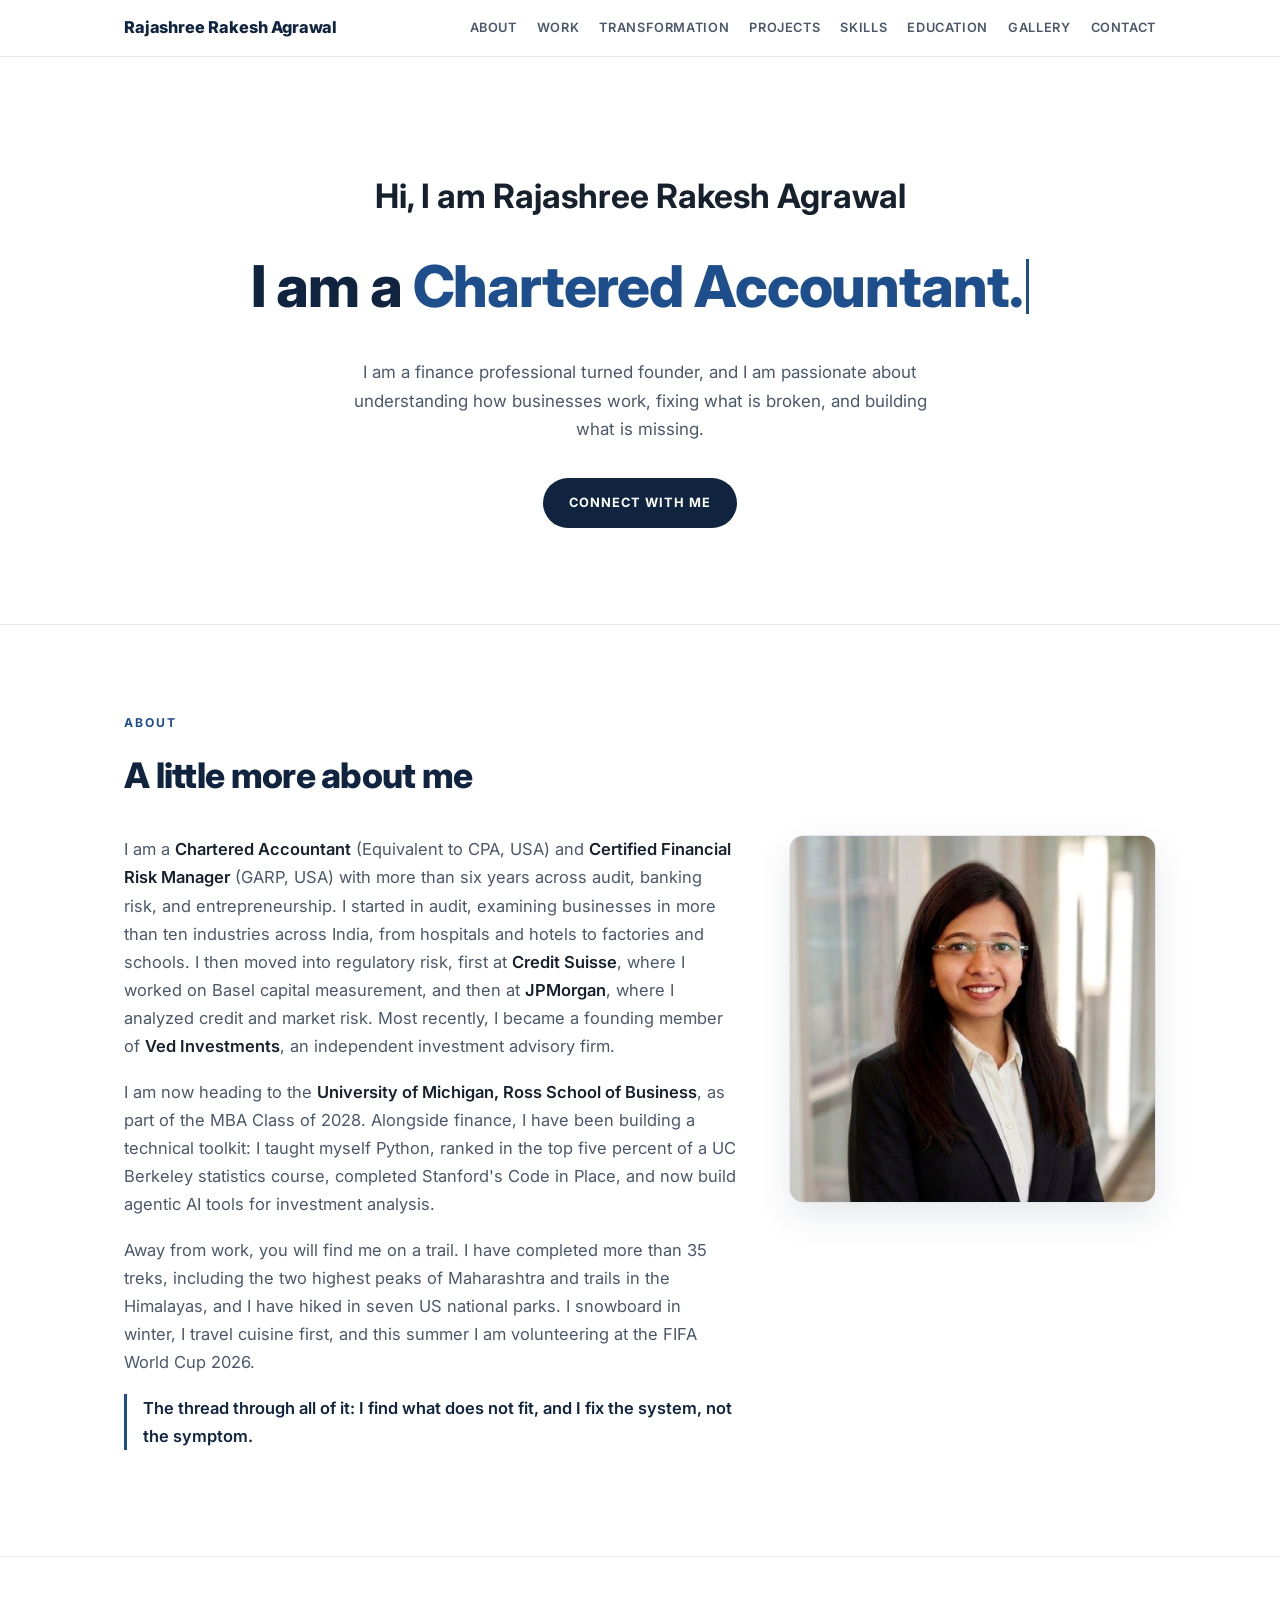
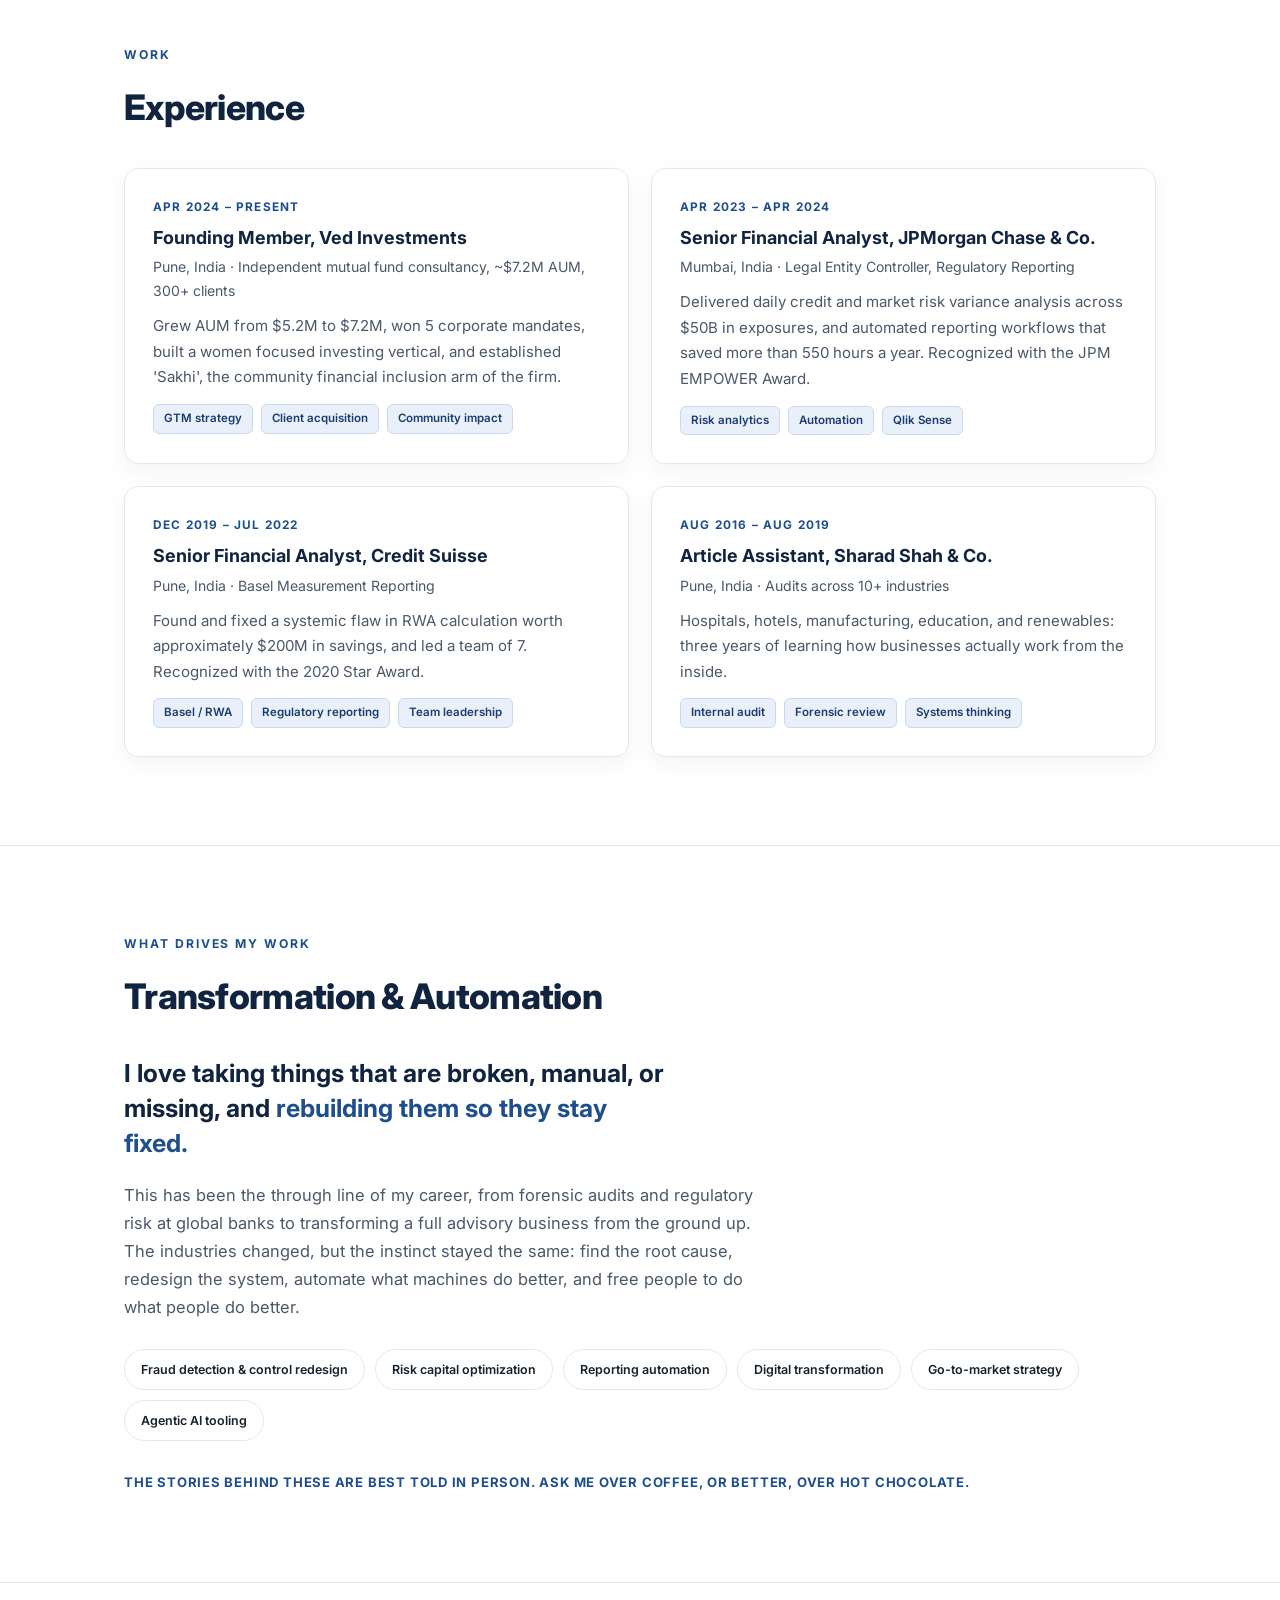
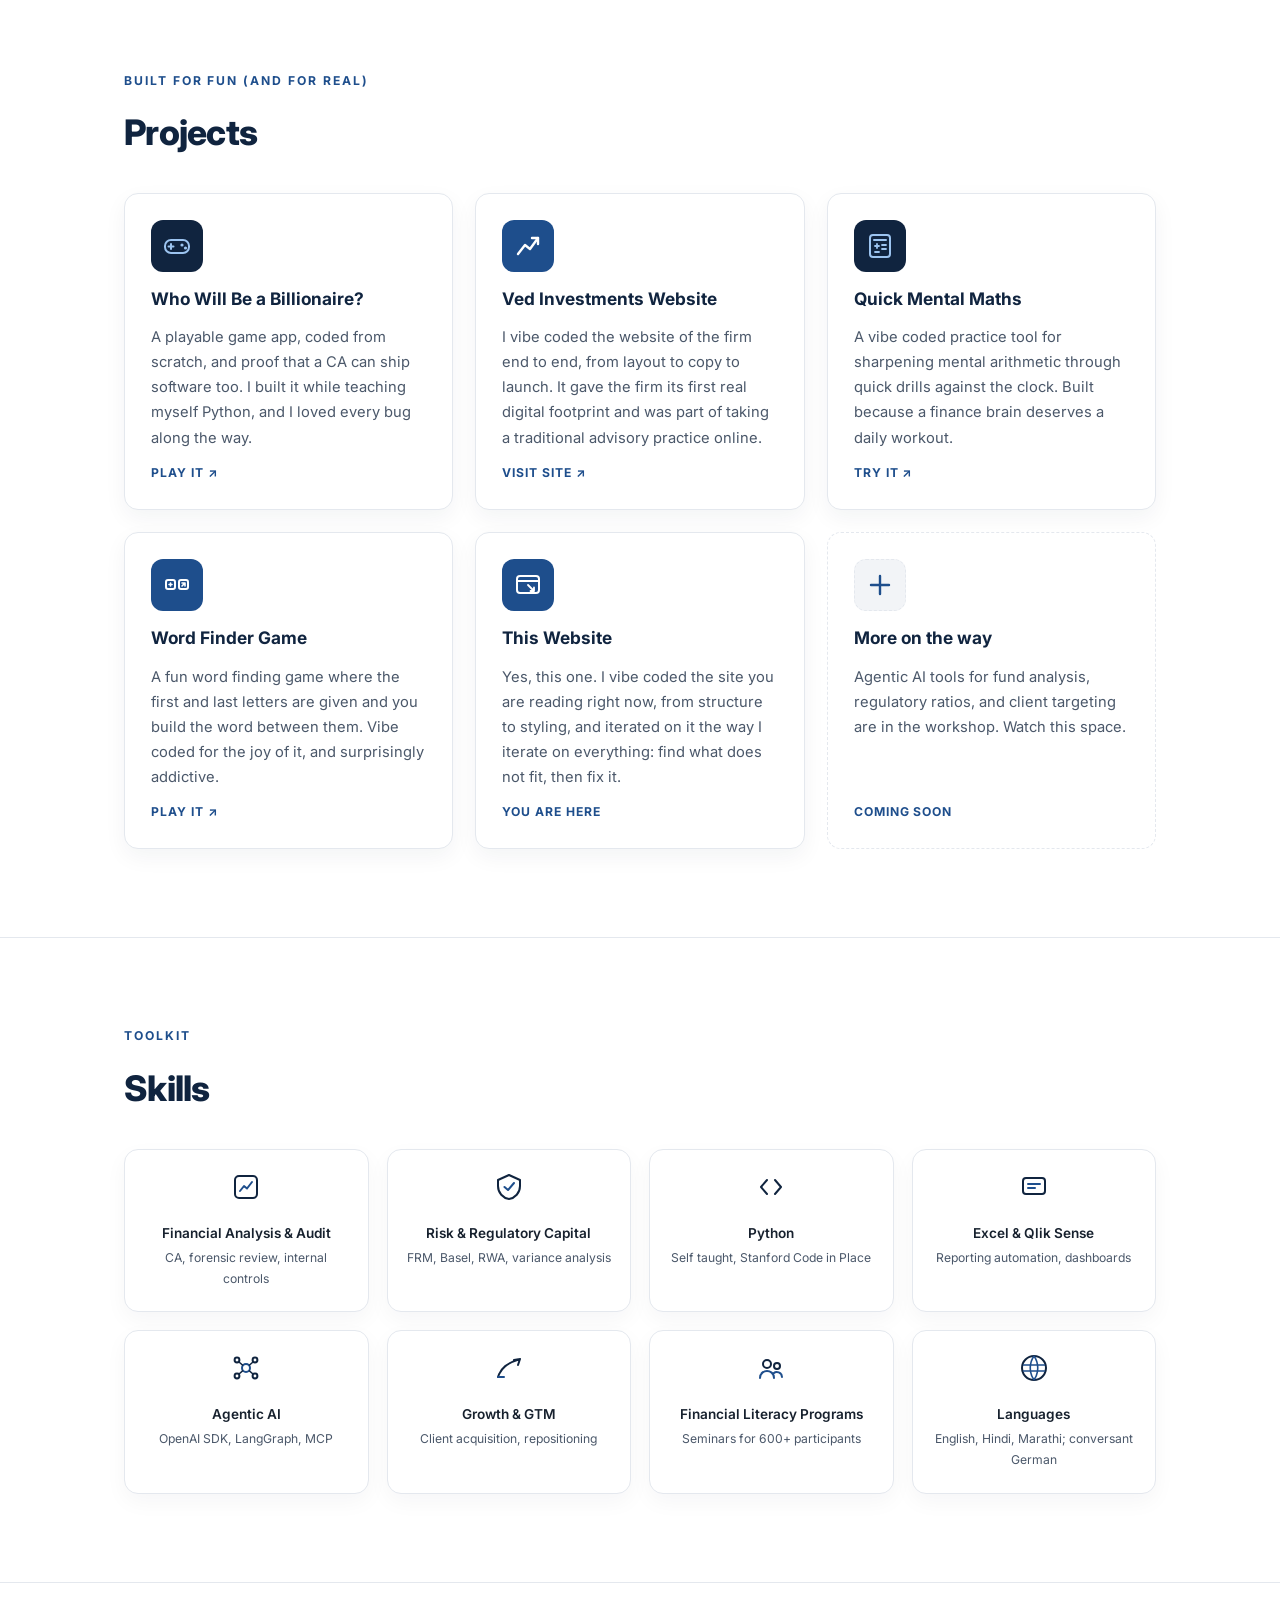
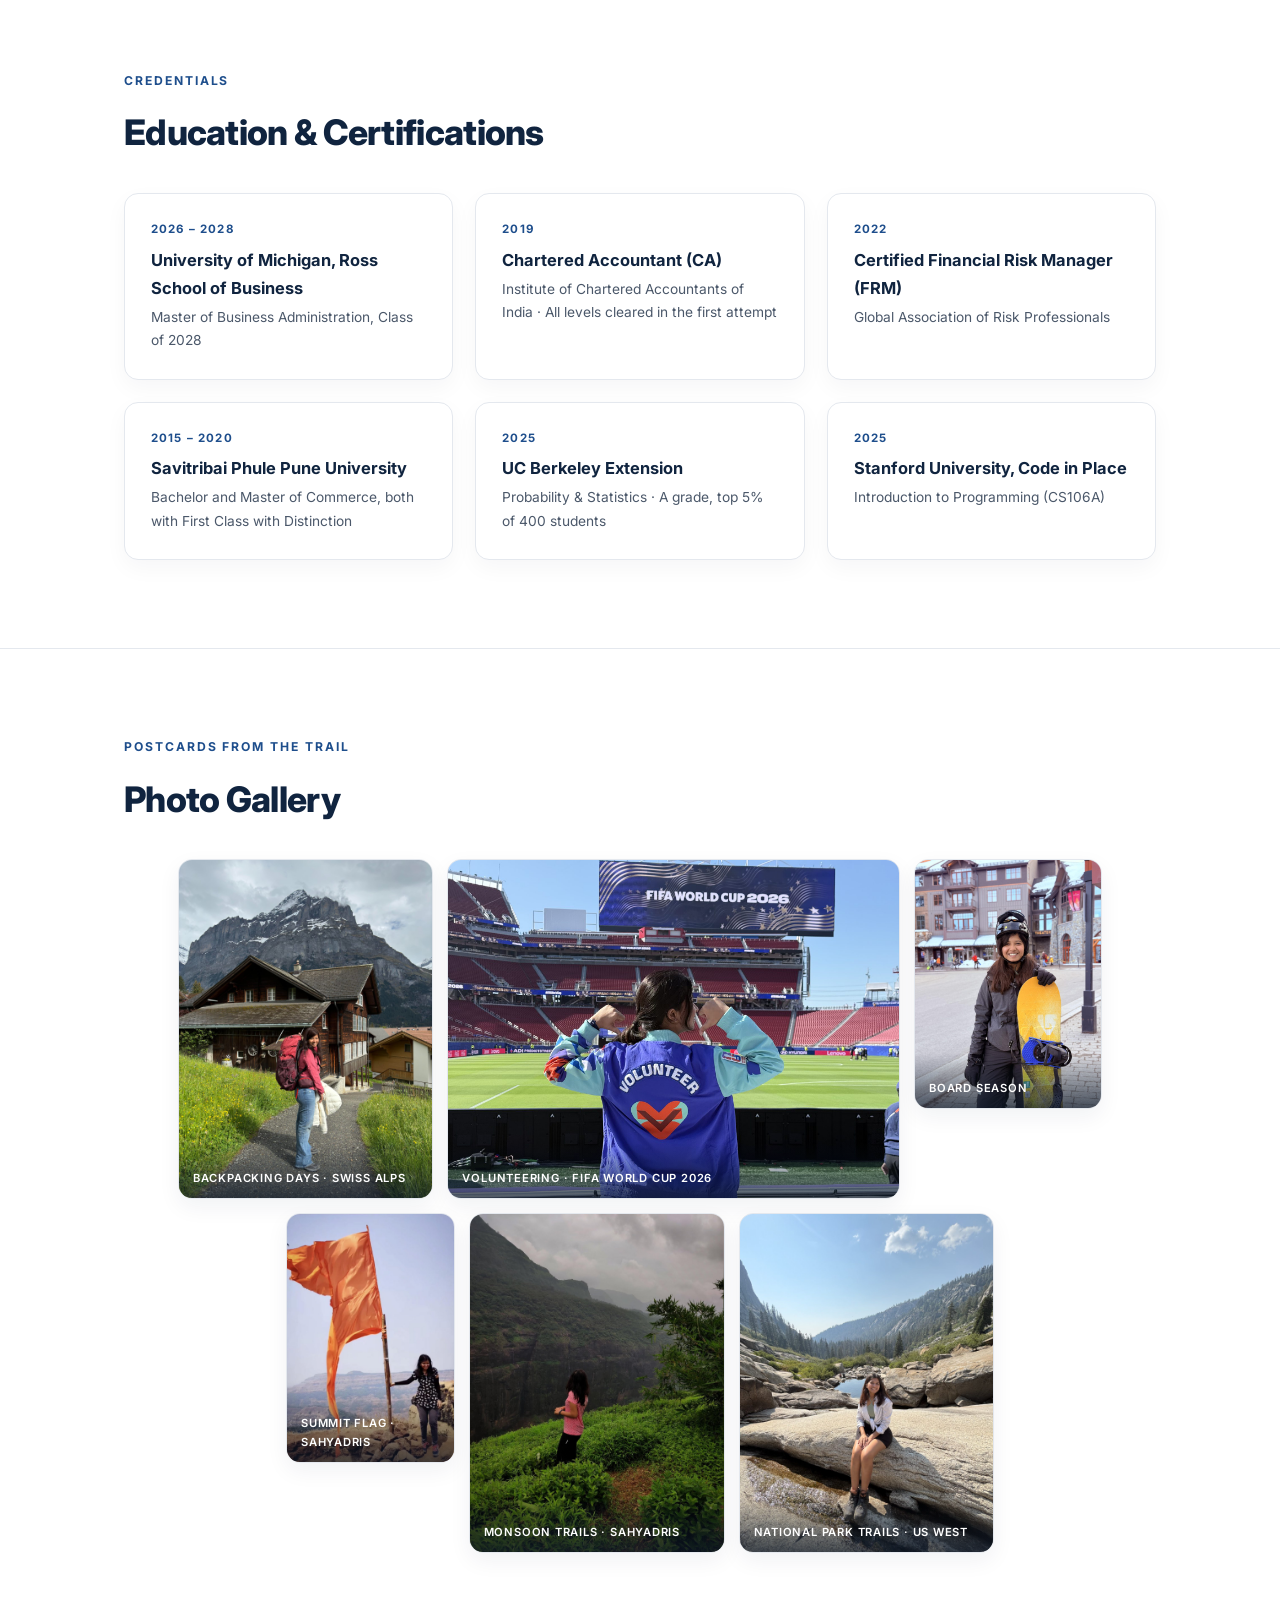
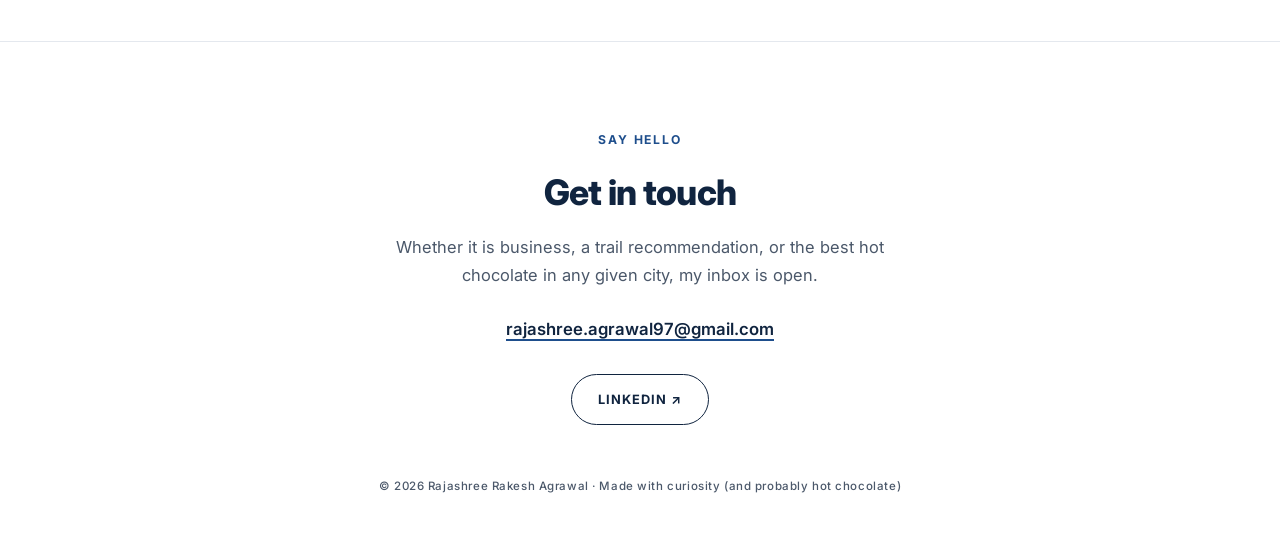
==== index.html @ 946fc01f "initial commit" ====
<!DOCTYPE html>
<html lang="en">
<head>
<meta charset="UTF-8">
<meta name="viewport" content="width=device-width, initial-scale=1.0">
<title>Rajashree Rakesh Agrawal · Portfolio</title>
<meta name="description" content="Rajashree Rakesh Agrawal. Chartered Accountant, Certified FRM, and founder, heading to the Ross School of Business.">
<link rel="preconnect" href="https://fonts.googleapis.com">
<link rel="preconnect" href="https://fonts.gstatic.com" crossorigin>
<link href="https://fonts.googleapis.com/css2?family=Inter:wght@400;500;600;700;800&display=swap" rel="stylesheet">
<style>
:root{
  --paper:#FFFFFF;
  --ink:#17212E;
  --ink-soft:#4B586A;
  --navy:#10243F;
  --accent:#1E4E8C;
  --accent-soft:#E9F0FA;
  --line:#E4E8EE;
  --radius:14px;
  --font:'Inter',sans-serif;
}
*{margin:0;padding:0;box-sizing:border-box}
html{scroll-behavior:smooth}
body{font-family:var(--font);background:var(--paper);color:var(--ink);line-height:1.7;font-size:16.5px}
a{color:inherit}
a:focus-visible,button:focus-visible{outline:3px solid var(--accent);outline-offset:3px;border-radius:4px}
::selection{background:var(--accent);color:#fff}

/* ---------- nav ---------- */
nav{position:sticky;top:0;z-index:50;background:rgba(255,255,255,.9);backdrop-filter:blur(10px);border-bottom:1px solid var(--line)}
.nav-inner{max-width:1080px;margin:0 auto;padding:14px 24px;display:flex;align-items:center;justify-content:space-between;gap:16px}
.wordmark{font-weight:800;font-size:1.02rem;text-decoration:none;letter-spacing:-.01em;color:var(--navy)}
.nav-links{display:flex;gap:20px;flex-wrap:wrap}
.nav-links a{font-size:.8rem;font-weight:600;text-decoration:none;color:var(--ink-soft);letter-spacing:.05em;text-transform:uppercase}
.nav-links a:hover{color:var(--accent)}

/* ---------- shared ---------- */
.wrap{max-width:1080px;margin:0 auto;padding:0 24px}
section{padding:88px 0;border-top:1px solid var(--line);scroll-margin-top:72px}
.eyebrow{font-size:.76rem;font-weight:700;letter-spacing:.16em;text-transform:uppercase;color:var(--accent);margin-bottom:12px}
h2{font-size:clamp(1.6rem,3.2vw,2.2rem);font-weight:800;letter-spacing:-.02em;margin-bottom:30px;color:var(--navy)}
.reveal{opacity:0;transform:translateY(18px);transition:opacity .6s ease,transform .6s ease}
.reveal.in{opacity:1;transform:none}
@media (prefers-reduced-motion:reduce){
  html{scroll-behavior:auto}
  .reveal{opacity:1;transform:none;transition:none}
}
.btn{font-size:.8rem;font-weight:700;letter-spacing:.08em;text-transform:uppercase;text-decoration:none;padding:14px 26px;border-radius:999px;display:inline-block;background:var(--navy);color:#fff;transition:background .2s ease}
.btn:hover{background:var(--accent)}
.btn.ghost{background:transparent;border:1.5px solid var(--navy);color:var(--navy)}
.btn.ghost:hover{border-color:var(--accent);color:var(--accent)}

/* ---------- hero ---------- */
header.hero{padding:110px 0 96px;text-align:center;border-top:none}
.hero .hi{font-size:clamp(1.5rem,3vw,2.1rem);font-weight:700;color:var(--ink)}
.hero .typeline{font-size:clamp(2.2rem,5.4vw,3.6rem);font-weight:800;letter-spacing:-.02em;color:var(--navy);margin:14px 0 22px;min-height:1.3em}
.hero .typeline .typed{color:var(--accent)}
.hero .typeline .caret{display:inline-block;width:3px;height:.95em;background:var(--accent);margin-left:4px;vertical-align:-.12em;animation:blink 1s step-end infinite}
@keyframes blink{50%{opacity:0}}
@media (prefers-reduced-motion:reduce){.hero .typeline .caret{animation:none}}
.hero .sub{max-width:56ch;margin:0 auto 34px;color:var(--ink-soft);font-size:1.06rem}

/* ---------- about ---------- */
.about-grid{display:grid;grid-template-columns:1.25fr .75fr;gap:52px;align-items:start}
.about-grid p{color:var(--ink-soft);margin-bottom:18px;max-width:64ch}
.about-grid p strong{color:var(--ink);font-weight:600}
.about-grid .thread{color:var(--navy);font-weight:600;font-size:1.03rem;border-left:3px solid var(--accent);padding-left:16px}
.about-photo{border-radius:var(--radius);overflow:hidden;border:1px solid var(--line);box-shadow:0 14px 34px rgba(16,36,63,.10)}
.about-photo img{width:100%;display:block}
.about-photo figcaption{font-size:.78rem;font-weight:500;color:var(--ink-soft);padding:10px 14px;letter-spacing:.04em;text-transform:uppercase}

/* ---------- experience ---------- */
.xp-grid{display:grid;grid-template-columns:1fr 1fr;gap:22px}
.xp{background:#fff;border:1px solid var(--line);border-radius:var(--radius);padding:28px;box-shadow:0 8px 22px rgba(16,36,63,.05)}
.xp .when{font-size:.74rem;font-weight:700;letter-spacing:.1em;text-transform:uppercase;color:var(--accent)}
.xp h3{font-size:1.12rem;font-weight:700;color:var(--navy);margin:6px 0 2px}
.xp .where{font-size:.88rem;color:var(--ink-soft);margin-bottom:10px}
.xp p{font-size:.94rem;color:var(--ink-soft)}
.badges{display:flex;flex-wrap:wrap;gap:8px;margin-top:14px}
.badges span{font-size:.72rem;font-weight:600;background:var(--accent-soft);border:1px solid #C9D9EF;padding:4px 10px;border-radius:6px;color:#1A3D6E}

/* ---------- transformation ---------- */
#transformation .big-line{font-size:clamp(1.2rem,2.4vw,1.55rem);font-weight:700;line-height:1.4;color:var(--navy);max-width:34ch;margin-bottom:20px}
#transformation .big-line em{font-style:normal;color:var(--accent)}
#transformation p.note{color:var(--ink-soft);max-width:64ch;margin-bottom:28px}
.theme-chips{display:flex;flex-wrap:wrap;gap:10px}
.theme-chips span{font-size:.78rem;font-weight:600;border:1.5px solid var(--line);padding:9px 16px;border-radius:999px;color:var(--ink)}
.ask-me{margin-top:30px;font-size:.82rem;font-weight:700;letter-spacing:.06em;color:var(--accent);text-transform:uppercase}

/* ---------- projects ---------- */
.proj-grid{display:grid;grid-template-columns:repeat(3,1fr);gap:22px}
.proj{background:#fff;border:1px solid var(--line);border-radius:var(--radius);padding:26px;display:flex;flex-direction:column;gap:12px;transition:transform .25s ease,box-shadow .25s ease;text-decoration:none;box-shadow:0 8px 22px rgba(16,36,63,.05)}
.proj:hover{transform:translateY(-4px);box-shadow:0 16px 34px rgba(16,36,63,.12)}
.proj-logo{width:52px;height:52px;border-radius:12px;display:grid;place-items:center;flex-shrink:0}
.proj h3{font-size:1.08rem;font-weight:700;color:var(--navy)}
.proj p{font-size:.92rem;color:var(--ink-soft);flex-grow:1}
.proj .go{font-size:.76rem;font-weight:700;letter-spacing:.08em;text-transform:uppercase;color:var(--accent)}
.proj.soon{border-style:dashed;box-shadow:none}
.proj.soon:hover{transform:none;box-shadow:none}

/* ---------- skills ---------- */
.skill-grid{display:grid;grid-template-columns:repeat(4,1fr);gap:18px}
.skill{border:1px solid var(--line);border-radius:var(--radius);padding:22px 18px;text-align:center;background:#fff;box-shadow:0 8px 22px rgba(16,36,63,.04)}
.skill svg{margin-bottom:12px}
.skill p{font-size:.85rem;font-weight:600;color:var(--ink)}
.skill span{display:block;font-size:.76rem;font-weight:400;color:var(--ink-soft);margin-top:3px}

/* ---------- education ---------- */
.edu-grid{display:grid;grid-template-columns:repeat(3,1fr);gap:22px}
.edu{border:1px solid var(--line);border-radius:var(--radius);padding:26px;background:#fff;box-shadow:0 8px 22px rgba(16,36,63,.04)}
.edu .when{font-size:.72rem;font-weight:700;letter-spacing:.1em;text-transform:uppercase;color:var(--accent)}
.edu h3{font-size:1.03rem;font-weight:700;color:var(--navy);margin:6px 0 4px}
.edu p{font-size:.86rem;color:var(--ink-soft)}

/* ---------- photo gallery ---------- */
.collage{display:flex;flex-wrap:wrap;gap:14px;justify-content:center}
.tile{position:relative;border-radius:var(--radius);overflow:hidden;background:#F2F4F7;border:1px solid var(--line);height:340px;box-shadow:0 8px 22px rgba(16,36,63,.06)}
.tile img{height:100%;width:auto;max-width:86vw;display:block;transition:transform .45s ease}
.tile:hover img{transform:scale(1.03)}
.tile .cap{position:absolute;left:0;right:0;bottom:0;padding:26px 14px 10px;font-size:.7rem;font-weight:600;letter-spacing:.07em;text-transform:uppercase;color:#fff;background:linear-gradient(to top,rgba(13,24,40,.72),rgba(13,24,40,0))}
.tile.small{height:250px}
@media (max-width:860px){
  .tile{height:250px}
  .tile.small{height:210px}
}

/* ---------- footer ---------- */
footer{scroll-margin-top:72px;padding:88px 0 48px;text-align:center;border-top:1px solid var(--line)}
footer h2{margin-bottom:10px}
footer p{color:var(--ink-soft);max-width:52ch;margin:0 auto 26px}
footer .email{font-size:1.05rem;font-weight:600;color:var(--navy);text-decoration:none;border-bottom:2px solid var(--accent)}
footer .email:hover{color:var(--accent)}
.foot-links{display:flex;gap:16px;justify-content:center;flex-wrap:wrap;margin-top:30px}
.tiny{margin-top:52px;font-size:.72rem;font-weight:500;color:var(--ink-soft);letter-spacing:.05em}

@media (max-width:860px){
  .about-grid,.xp-grid{grid-template-columns:1fr}
  .proj-grid,.edu-grid{grid-template-columns:1fr}
  .skill-grid{grid-template-columns:repeat(2,1fr)}
  section{padding:64px 0}
  .nav-links{display:none}
}
</style>
</head>
<body>

<nav>
  <div class="nav-inner">
    <a class="wordmark" href="#top">Rajashree Rakesh Agrawal</a>
    <div class="nav-links">
      <a href="#about">About</a>
      <a href="#experience">Work</a>
      <a href="#transformation">Transformation</a>
      <a href="#projects">Projects</a>
      <a href="#skills">Skills</a>
      <a href="#education">Education</a>
      <a href="#gallery">Gallery</a>
      <a href="#contact">Contact</a>
    </div>
  </div>
</nav>

<!-- ================= HERO ================= -->
<header class="hero" id="top">
  <div class="wrap">
    <p class="hi">Hi, I am Rajashree Rakesh Agrawal</p>
    <div class="typeline" aria-label="I am a Chartered Accountant, Risk Manager, Founder, Problem Solver, Trekker">I am a <span class="typed" id="typed"></span><span class="caret" aria-hidden="true"></span></div>
    <p class="sub">I am a finance professional turned founder, and I am passionate about understanding how businesses work, fixing what is broken, and building what is missing.</p>
    <a class="btn" href="https://www.linkedin.com/in/rajashree-agrawalfrm/" target="_blank" rel="noopener">Connect with me</a>
  </div>
</header>

<!-- ================= ABOUT ================= -->
<section id="about">
  <div class="wrap">
    <div class="eyebrow reveal">About</div>
    <h2 class="reveal">A little more about me</h2>
    <div class="about-grid">
      <div class="reveal">
        <p>I am a <strong>Chartered Accountant</strong> (Equivalent to CPA, USA) and <strong>Certified Financial Risk Manager</strong> (GARP, USA) with more than six years across audit, banking risk, and entrepreneurship. I started in audit, examining businesses in more than ten industries across India, from hospitals and hotels to factories and schools. I then moved into regulatory risk, first at <strong>Credit Suisse</strong>, where I worked on Basel capital measurement, and then at <strong>JPMorgan</strong>, where I analyzed credit and market risk. Most recently, I became a founding member of <strong>Ved Investments</strong>, an independent investment advisory firm.</p>
        <p>I am now heading to the <strong>University of Michigan, Ross School of Business</strong>, as part of the MBA Class of 2028. Alongside finance, I have been building a technical toolkit: I taught myself Python, ranked in the top five percent of a UC Berkeley statistics course, completed Stanford's Code in Place, and now build agentic AI tools for investment analysis.</p>
        <p>Away from work, you will find me on a trail. I have completed more than 35 treks, including the two highest peaks of Maharashtra and trails in the Himalayas, and I have hiked in seven US national parks. I snowboard in winter, I travel cuisine first, and this summer I am volunteering at the FIFA World Cup 2026.</p>
        <p class="thread">The thread through all of it: I find what does not fit, and I fix the system, not the symptom.</p>
      </div>
      <figure class="about-photo reveal">
        <img src="[data-uri]" alt="Professional headshot of Rajashree Rakesh Agrawal, smiling in a dark blazer">
      </figure>
    </div>
  </div>
</section>

<!-- ================= WORK ================= -->
<section id="experience">
  <div class="wrap">
    <div class="eyebrow reveal">Work</div>
    <h2 class="reveal">Experience</h2>
    <div class="xp-grid">
      <div class="xp reveal">
        <div class="when">Apr 2024 – Present</div>
        <h3>Founding Member, Ved Investments</h3>
        <div class="where">Pune, India · Independent mutual fund consultancy, ~$7.2M AUM, 300+ clients</div>
        <p>Grew AUM from $5.2M to $7.2M, won 5 corporate mandates, built a women focused investing vertical, and established 'Sakhi', the community financial inclusion arm of the firm.</p>
        <div class="badges"><span>GTM strategy</span><span>Client acquisition</span><span>Community impact</span></div>
      </div>
      <div class="xp reveal">
        <div class="when">Apr 2023 – Apr 2024</div>
        <h3>Senior Financial Analyst, JPMorgan Chase &amp; Co.</h3>
        <div class="where">Mumbai, India · Legal Entity Controller, Regulatory Reporting</div>
        <p>Delivered daily credit and market risk variance analysis across $50B in exposures, and automated reporting workflows that saved more than 550 hours a year. Recognized with the JPM EMPOWER Award.</p>
        <div class="badges"><span>Risk analytics</span><span>Automation</span><span>Qlik Sense</span></div>
      </div>
      <div class="xp reveal">
        <div class="when">Dec 2019 – Jul 2022</div>
        <h3>Senior Financial Analyst, Credit Suisse</h3>
        <div class="where">Pune, India · Basel Measurement Reporting</div>
        <p>Found and fixed a systemic flaw in RWA calculation worth approximately $200M in savings, and led a team of 7. Recognized with the 2020 Star Award.</p>
        <div class="badges"><span>Basel / RWA</span><span>Regulatory reporting</span><span>Team leadership</span></div>
      </div>
      <div class="xp reveal">
        <div class="when">Aug 2016 – Aug 2019</div>
        <h3>Article Assistant, Sharad Shah &amp; Co.</h3>
        <div class="where">Pune, India · Audits across 10+ industries</div>
        <p>Hospitals, hotels, manufacturing, education, and renewables: three years of learning how businesses actually work from the inside.</p>
        <div class="badges"><span>Internal audit</span><span>Forensic review</span><span>Systems thinking</span></div>
      </div>
    </div>
  </div>
</section>

<!-- ================= TRANSFORMATION ================= -->
<section id="transformation">
  <div class="wrap">
    <div class="eyebrow reveal">What drives my work</div>
    <h2 class="reveal">Transformation &amp; Automation</h2>
    <p class="big-line reveal">I love taking things that are broken, manual, or missing, and <em>rebuilding them so they stay fixed.</em></p>
    <p class="note reveal">This has been the through line of my career, from forensic audits and regulatory risk at global banks to transforming a full advisory business from the ground up. The industries changed, but the instinct stayed the same: find the root cause, redesign the system, automate what machines do better, and free people to do what people do better.</p>
    <div class="theme-chips reveal">
      <span>Fraud detection &amp; control redesign</span>
      <span>Risk capital optimization</span>
      <span>Reporting automation</span>
      <span>Digital transformation</span>
      <span>Go-to-market strategy</span>
      <span>Agentic AI tooling</span>
    </div>
    <p class="ask-me reveal">The stories behind these are best told in person. Ask me over coffee, or better, over hot chocolate.</p>
  </div>
</section>

<!-- ================= PROJECTS ================= -->
<section id="projects">
  <div class="wrap">
    <div class="eyebrow reveal">Built for fun (and for real)</div>
    <h2 class="reveal">Projects</h2>
    <div class="proj-grid">

      <a class="proj reveal" href="https://tycoon-tales-ui.lovable.app/" target="_blank" rel="noopener">
        <div class="proj-logo" style="background:#10243F">
          <svg width="28" height="28" viewBox="0 0 28 28" fill="none" aria-hidden="true"><rect x="2" y="8" width="24" height="13" rx="6" stroke="#9CC4F0" stroke-width="2"/><path d="M8 12 V17 M5.5 14.5 H10.5" stroke="#9CC4F0" stroke-width="2" stroke-linecap="round"/><circle cx="19" cy="13" r="1.6" fill="#9CC4F0"/><circle cx="22.5" cy="16" r="1.6" fill="#9CC4F0"/></svg>
        </div>
        <h3>Who Will Be a Billionaire?</h3>
        <p>A playable game app, coded from scratch, and proof that a CA can ship software too. I built it while teaching myself Python, and I loved every bug along the way.</p>
        <span class="go">Play it ↗</span>
      </a>

      <a class="proj reveal" href="https://www.ved-investments.in/index.html" target="_blank" rel="noopener">
        <div class="proj-logo" style="background:#1E4E8C">
          <svg width="28" height="28" viewBox="0 0 28 28" fill="none" aria-hidden="true"><path d="M4 22 L11 13 L16 17 L24 6" stroke="#fff" stroke-width="2.4" stroke-linecap="round" stroke-linejoin="round"/><path d="M24 6 L24 12 M24 6 L18 6" stroke="#fff" stroke-width="2.4" stroke-linecap="round"/></svg>
        </div>
        <h3>Ved Investments Website</h3>
        <p>I vibe coded the website of the firm end to end, from layout to copy to launch. It gave the firm its first real digital footprint and was part of taking a traditional advisory practice online.</p>
        <span class="go">Visit site ↗</span>
      </a>

      <!-- TODO: replace href with the Mental Maths artifact link -->
      <a class="proj reveal" href="#" target="_blank" rel="noopener">
        <div class="proj-logo" style="background:#10243F">
          <svg width="28" height="28" viewBox="0 0 28 28" fill="none" aria-hidden="true"><rect x="4" y="3" width="20" height="22" rx="3" stroke="#9CC4F0" stroke-width="2"/><path d="M8 8 H20" stroke="#9CC4F0" stroke-width="2" stroke-linecap="round"/><path d="M9 14 H13 M11 12 V16 M16 13 H20 M16 17 H20 M9 20 H13" stroke="#9CC4F0" stroke-width="1.8" stroke-linecap="round"/></svg>
        </div>
        <h3>Quick Mental Maths</h3>
        <p>A vibe coded practice tool for sharpening mental arithmetic through quick drills against the clock. Built because a finance brain deserves a daily workout.</p>
        <span class="go">Try it ↗</span>
      </a>

      <!-- TODO: replace href with the word finding game link -->
      <a class="proj reveal" href="#" target="_blank" rel="noopener">
        <div class="proj-logo" style="background:#1E4E8C">
          <svg width="28" height="28" viewBox="0 0 28 28" fill="none" aria-hidden="true"><rect x="3" y="9" width="9" height="9" rx="2" stroke="#fff" stroke-width="2"/><rect x="16" y="9" width="9" height="9" rx="2" stroke="#fff" stroke-width="2"/><path d="M7.5 12 V15 M6 13.5 H9" stroke="#fff" stroke-width="1.6" stroke-linecap="round"/><path d="M19 15 L22 12 M19 12 H22 V15" stroke="#fff" stroke-width="1.6" stroke-linecap="round" stroke-linejoin="round"/></svg>
        </div>
        <h3>Word Finder Game</h3>
        <p>A fun word finding game where the first and last letters are given and you build the word between them. Vibe coded for the joy of it, and surprisingly addictive.</p>
        <span class="go">Play it ↗</span>
      </a>

      <a class="proj reveal" href="#top">
        <div class="proj-logo" style="background:#1E4E8C">
          <svg width="28" height="28" viewBox="0 0 28 28" fill="none" aria-hidden="true"><rect x="3" y="5" width="22" height="17" rx="3" stroke="#fff" stroke-width="2"/><path d="M3 10 H25" stroke="#fff" stroke-width="2"/><path d="M14 14 L20 20 M20 20 H16.5 M20 20 V16.5" stroke="#fff" stroke-width="1.8" stroke-linecap="round" stroke-linejoin="round"/></svg>
        </div>
        <h3>This Website</h3>
        <p>Yes, this one. I vibe coded the site you are reading right now, from structure to styling, and iterated on it the way I iterate on everything: find what does not fit, then fix it.</p>
        <span class="go">You are here</span>
      </a>

      <div class="proj soon reveal">
        <div class="proj-logo" style="background:#F2F4F7;border:1px dashed var(--line)">
          <svg width="28" height="28" viewBox="0 0 28 28" fill="none" aria-hidden="true"><path d="M14 5 V23 M5 14 H23" stroke="#1E4E8C" stroke-width="2.4" stroke-linecap="round"/></svg>
        </div>
        <h3>More on the way</h3>
        <p>Agentic AI tools for fund analysis, regulatory ratios, and client targeting are in the workshop. Watch this space.</p>
        <span class="go">Coming soon</span>
      </div>

    </div>
  </div>
</section>

<!-- ================= SKILLS ================= -->
<section id="skills">
  <div class="wrap">
    <div class="eyebrow reveal">Toolkit</div>
    <h2 class="reveal">Skills</h2>
    <div class="skill-grid">
      <div class="skill reveal">
        <svg width="30" height="30" viewBox="0 0 30 30" fill="none" aria-hidden="true"><rect x="4" y="4" width="22" height="22" rx="4" stroke="#10243F" stroke-width="2"/><path d="M9 19 L13 14 L16 16.5 L21 10" stroke="#1E4E8C" stroke-width="2" stroke-linecap="round" stroke-linejoin="round"/></svg>
        <p>Financial Analysis &amp; Audit<span>CA, forensic review, internal controls</span></p>
      </div>
      <div class="skill reveal">
        <svg width="30" height="30" viewBox="0 0 30 30" fill="none" aria-hidden="true"><path d="M15 3 L26 8 V14 C26 21 21 26 15 27 C9 26 4 21 4 14 V8 Z" stroke="#10243F" stroke-width="2" stroke-linejoin="round"/><path d="M10.5 15 L14 18 L20 11" stroke="#1E4E8C" stroke-width="2" stroke-linecap="round" stroke-linejoin="round"/></svg>
        <p>Risk &amp; Regulatory Capital<span>FRM, Basel, RWA, variance analysis</span></p>
      </div>
      <div class="skill reveal">
        <svg width="30" height="30" viewBox="0 0 30 30" fill="none" aria-hidden="true"><path d="M11 8 L5 15 L11 22 M19 8 L25 15 L19 22" stroke="#10243F" stroke-width="2" stroke-linecap="round" stroke-linejoin="round"/></svg>
        <p>Python<span>Self taught, Stanford Code in Place</span></p>
      </div>
      <div class="skill reveal">
        <svg width="30" height="30" viewBox="0 0 30 30" fill="none" aria-hidden="true"><rect x="4" y="6" width="22" height="16" rx="3" stroke="#10243F" stroke-width="2"/><path d="M9 12 H21 M9 16 H16" stroke="#1E4E8C" stroke-width="2" stroke-linecap="round"/></svg>
        <p>Excel &amp; Qlik Sense<span>Reporting automation, dashboards</span></p>
      </div>
      <div class="skill reveal">
        <svg width="30" height="30" viewBox="0 0 30 30" fill="none" aria-hidden="true"><circle cx="15" cy="15" r="4" stroke="#1E4E8C" stroke-width="2"/><circle cx="6" cy="7" r="2.4" stroke="#10243F" stroke-width="2"/><circle cx="24" cy="7" r="2.4" stroke="#10243F" stroke-width="2"/><circle cx="6" cy="23" r="2.4" stroke="#10243F" stroke-width="2"/><circle cx="24" cy="23" r="2.4" stroke="#10243F" stroke-width="2"/><path d="M8 9 L12 12.5 M22 9 L18 12.5 M8 21 L12 17.5 M22 21 L18 17.5" stroke="#10243F" stroke-width="1.6"/></svg>
        <p>Agentic AI<span>OpenAI SDK, LangGraph, MCP</span></p>
      </div>
      <div class="skill reveal">
        <svg width="30" height="30" viewBox="0 0 30 30" fill="none" aria-hidden="true"><path d="M4 24 C7 15 13 10 26 6 M26 6 L20 7 M26 6 L24 12" stroke="#10243F" stroke-width="2" stroke-linecap="round" stroke-linejoin="round"/><path d="M4 24 H10" stroke="#1E4E8C" stroke-width="2" stroke-linecap="round"/></svg>
        <p>Growth &amp; GTM<span>Client acquisition, repositioning</span></p>
      </div>
      <div class="skill reveal">
        <svg width="30" height="30" viewBox="0 0 30 30" fill="none" aria-hidden="true"><circle cx="11" cy="11" r="4" stroke="#10243F" stroke-width="2"/><circle cx="21" cy="13" r="3" stroke="#10243F" stroke-width="2"/><path d="M4 25 C4 20 8 18 11 18 C14 18 18 20 18 25 M18 20 C20 18 26 19 26 24" stroke="#1E4E8C" stroke-width="2" stroke-linecap="round"/></svg>
        <p>Financial Literacy Programs<span>Seminars for 600+ participants</span></p>
      </div>
      <div class="skill reveal">
        <svg width="30" height="30" viewBox="0 0 30 30" fill="none" aria-hidden="true"><circle cx="15" cy="15" r="12" stroke="#10243F" stroke-width="2"/><path d="M15 3 C10 10 10 20 15 27 M15 3 C20 10 20 20 15 27 M4 12 H26 M4 18 H26" stroke="#1E4E8C" stroke-width="1.6"/></svg>
        <p>Languages<span>English, Hindi, Marathi; conversant German</span></p>
      </div>
    </div>
  </div>
</section>

<!-- ================= EDUCATION ================= -->
<section id="education">
  <div class="wrap">
    <div class="eyebrow reveal">Credentials</div>
    <h2 class="reveal">Education &amp; Certifications</h2>
    <div class="edu-grid">
      <div class="edu reveal">
        <div class="when">2026 – 2028</div>
        <h3>University of Michigan, Ross School of Business</h3>
        <p>Master of Business Administration, Class of 2028</p>
      </div>
      <div class="edu reveal">
        <div class="when">2019</div>
        <h3>Chartered Accountant (CA)</h3>
        <p>Institute of Chartered Accountants of India · All levels cleared in the first attempt</p>
      </div>
      <div class="edu reveal">
        <div class="when">2022</div>
        <h3>Certified Financial Risk Manager (FRM)</h3>
        <p>Global Association of Risk Professionals</p>
      </div>
      <div class="edu reveal">
        <div class="when">2015 – 2020</div>
        <h3>Savitribai Phule Pune University</h3>
        <p>Bachelor and Master of Commerce, both with First Class with Distinction</p>
      </div>
      <div class="edu reveal">
        <div class="when">2025</div>
        <h3>UC Berkeley Extension</h3>
        <p>Probability &amp; Statistics · A grade, top 5% of 400 students</p>
      </div>
      <div class="edu reveal">
        <div class="when">2025</div>
        <h3>Stanford University, Code in Place</h3>
        <p>Introduction to Programming (CS106A)</p>
      </div>
    </div>
  </div>
</section>

<!-- ================= PHOTO GALLERY ================= -->
<section id="gallery">
  <div class="wrap">
    <div class="eyebrow reveal">Postcards from the trail</div>
    <h2 class="reveal">Photo Gallery</h2>
    <div class="collage reveal">
      <div class="tile">
        <img src="[data-uri]" alt="Rajashree with a large backpacking rucksack on a village path in the Swiss Alps, with a chalet and a snow capped peak behind her" loading="lazy">
        <div class="cap">Backpacking days · Swiss Alps</div>
      </div>
      <div class="tile">
        <img src="[data-uri]" alt="Rajashree in a volunteer jacket pointing at the word Volunteer on her back, inside a stadium with a FIFA World Cup 2026 screen" loading="lazy">
        <div class="cap">Volunteering · FIFA World Cup 2026</div>
      </div>
      <div class="tile small">
        <img src="[data-uri]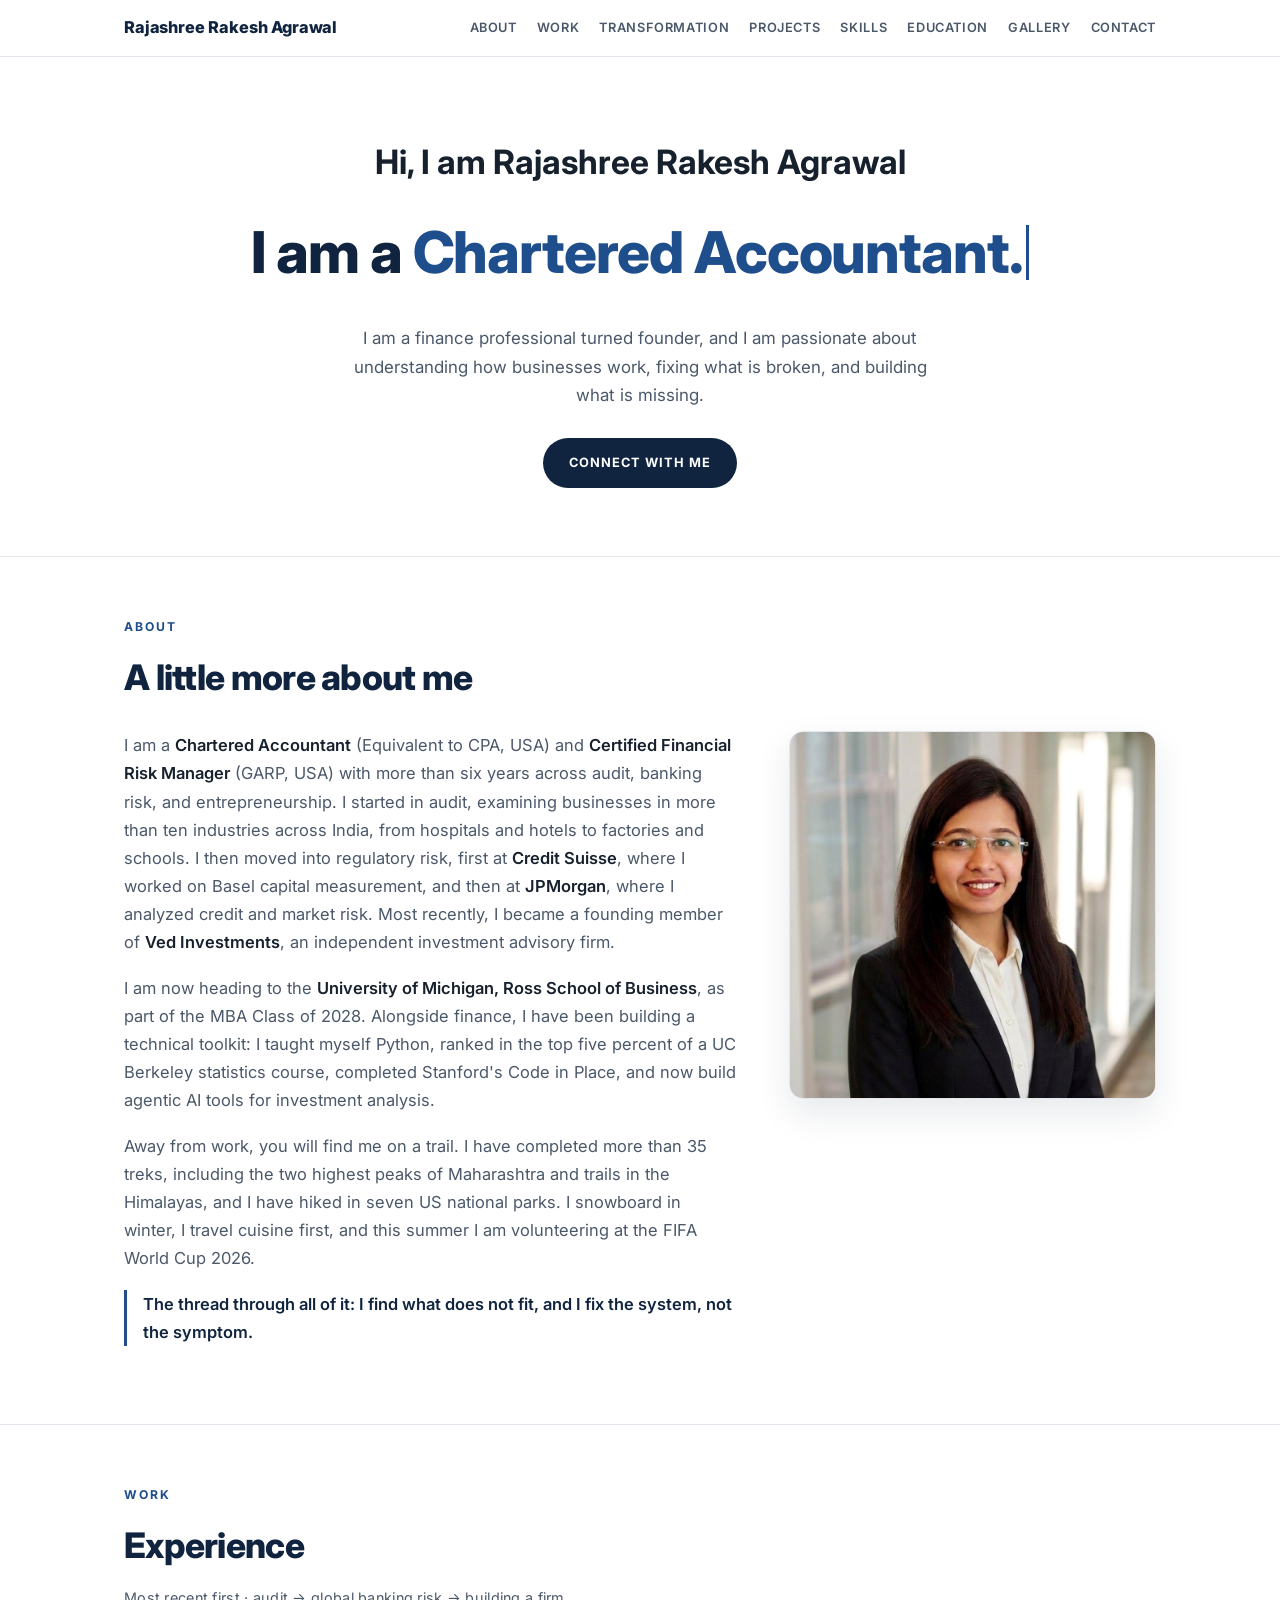
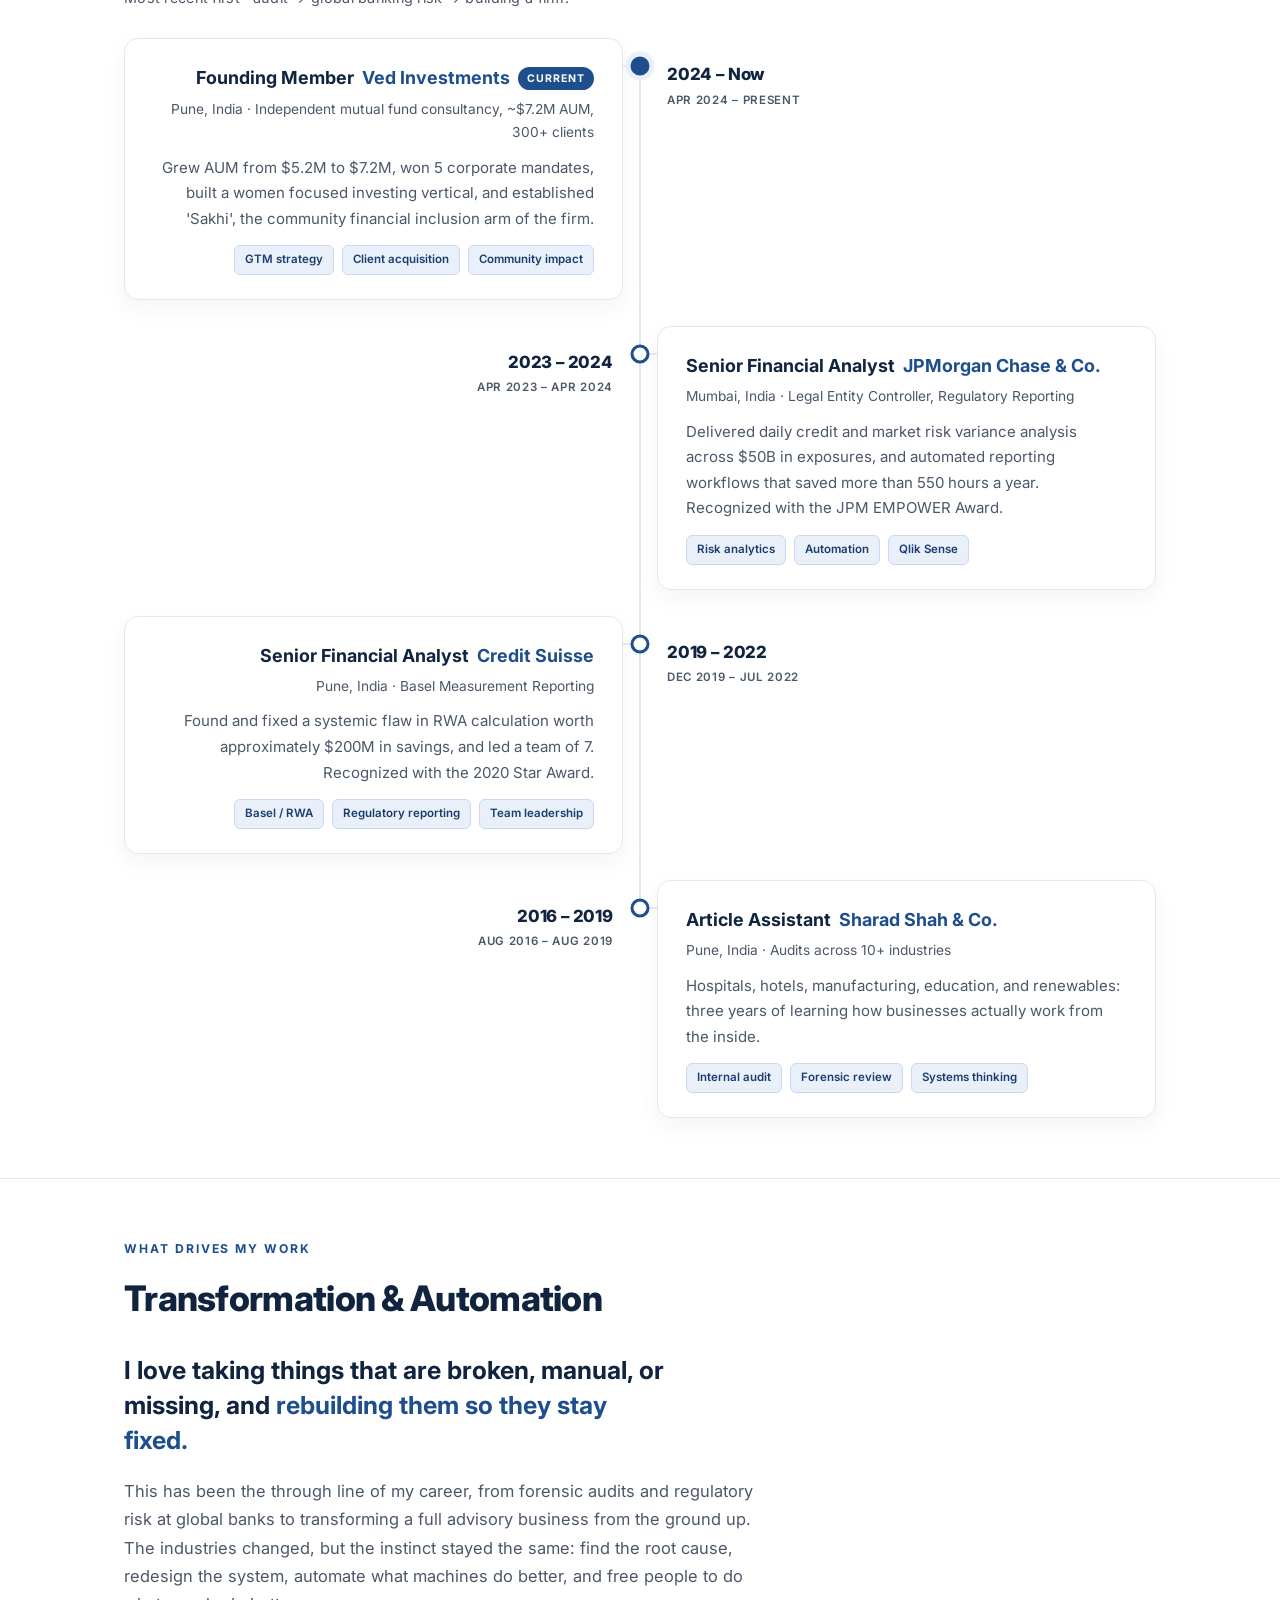
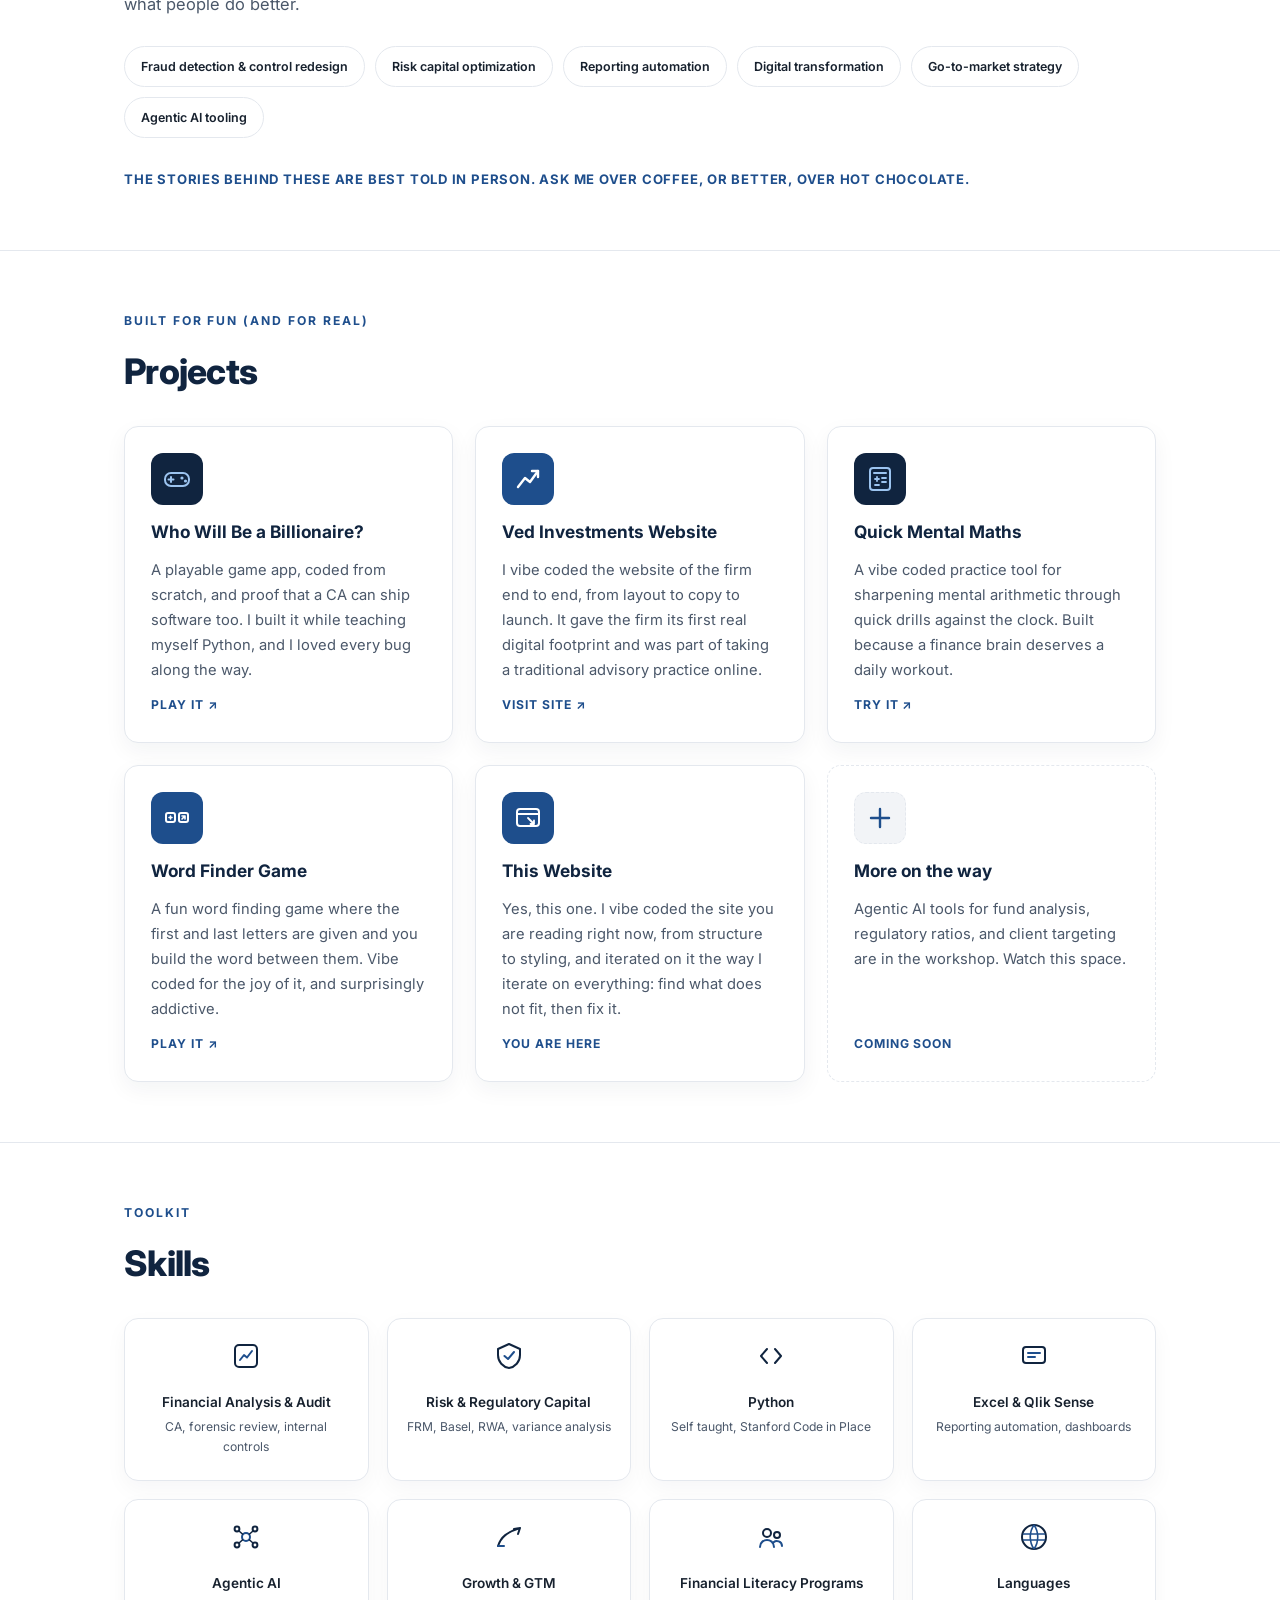
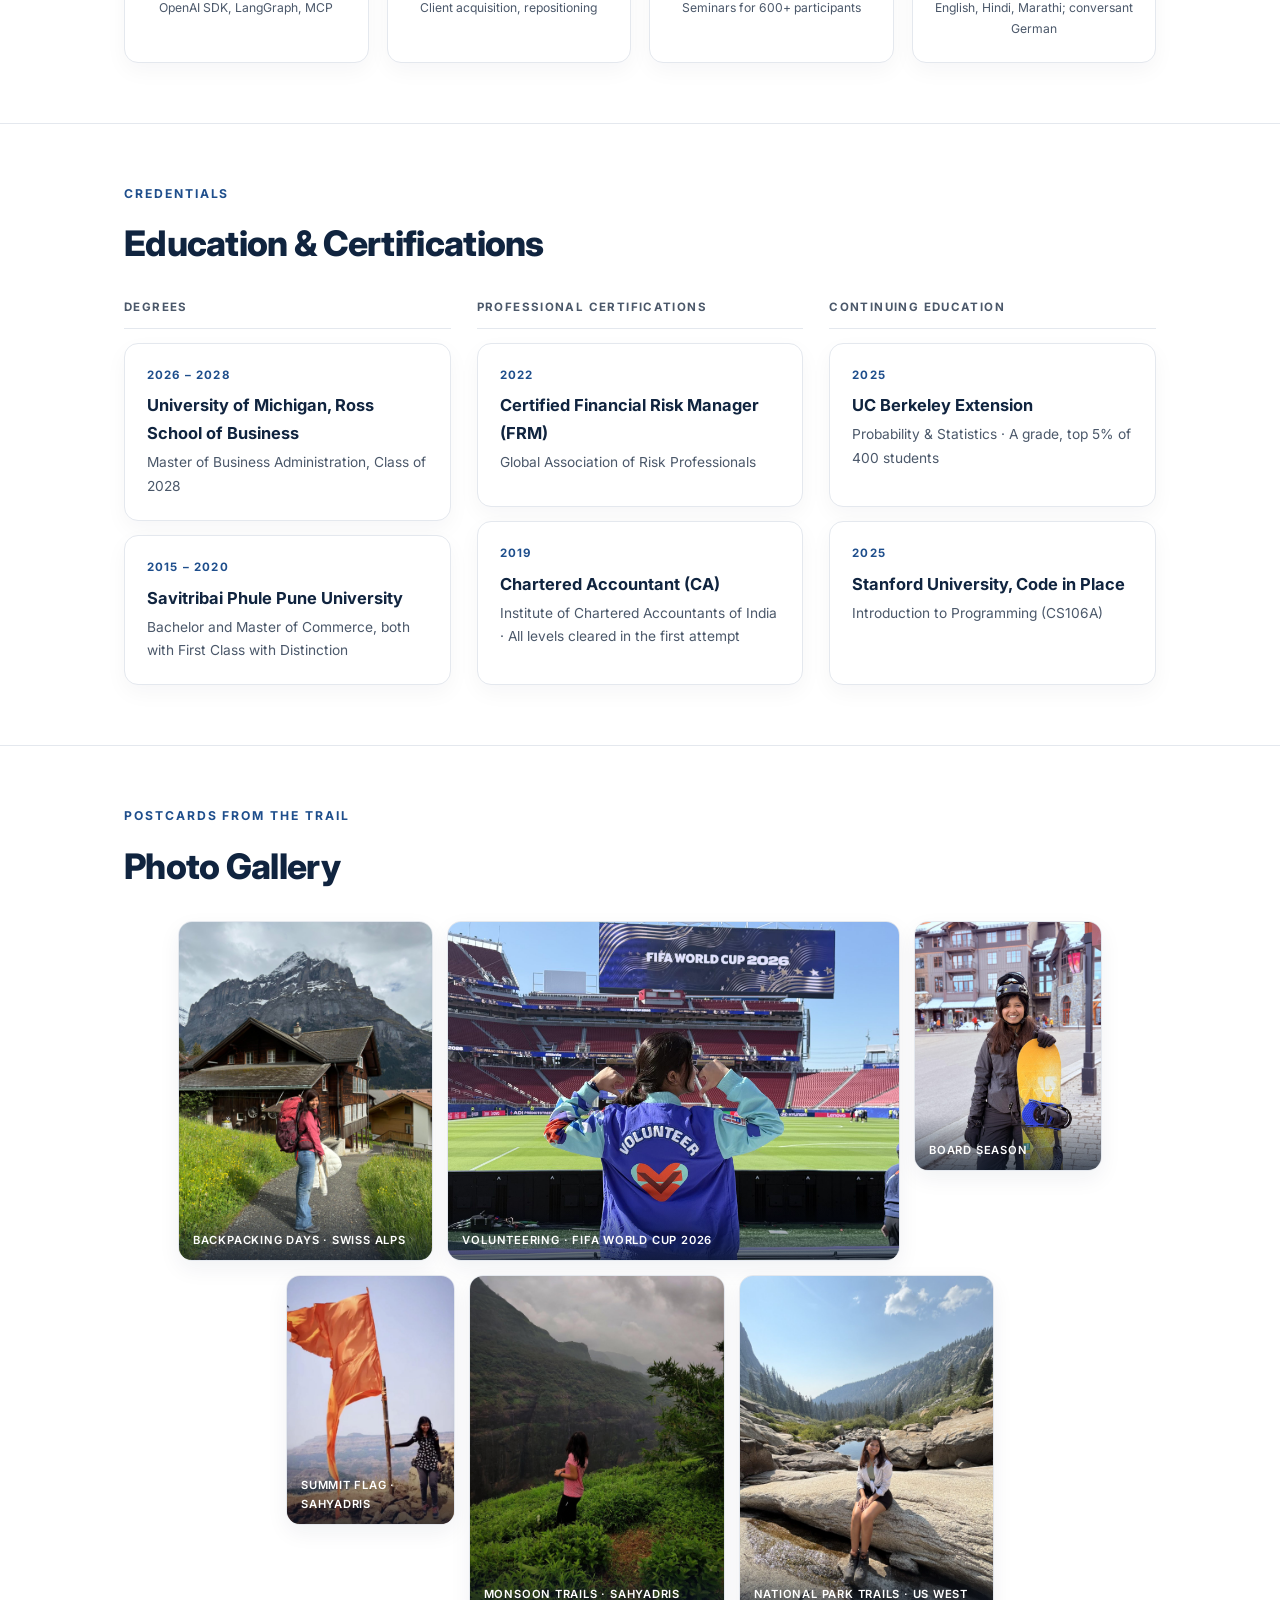
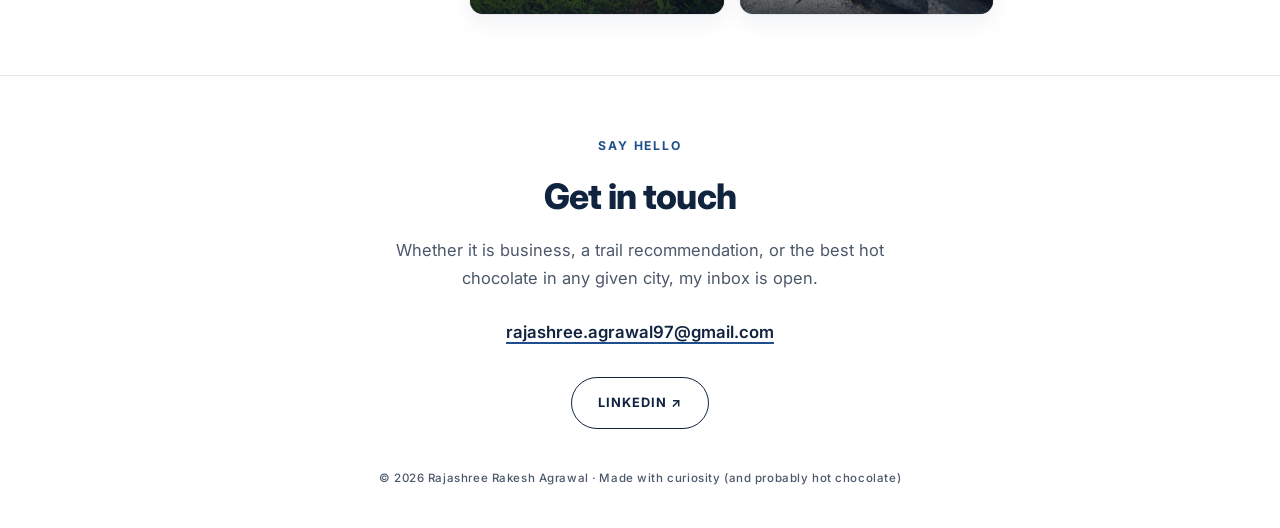
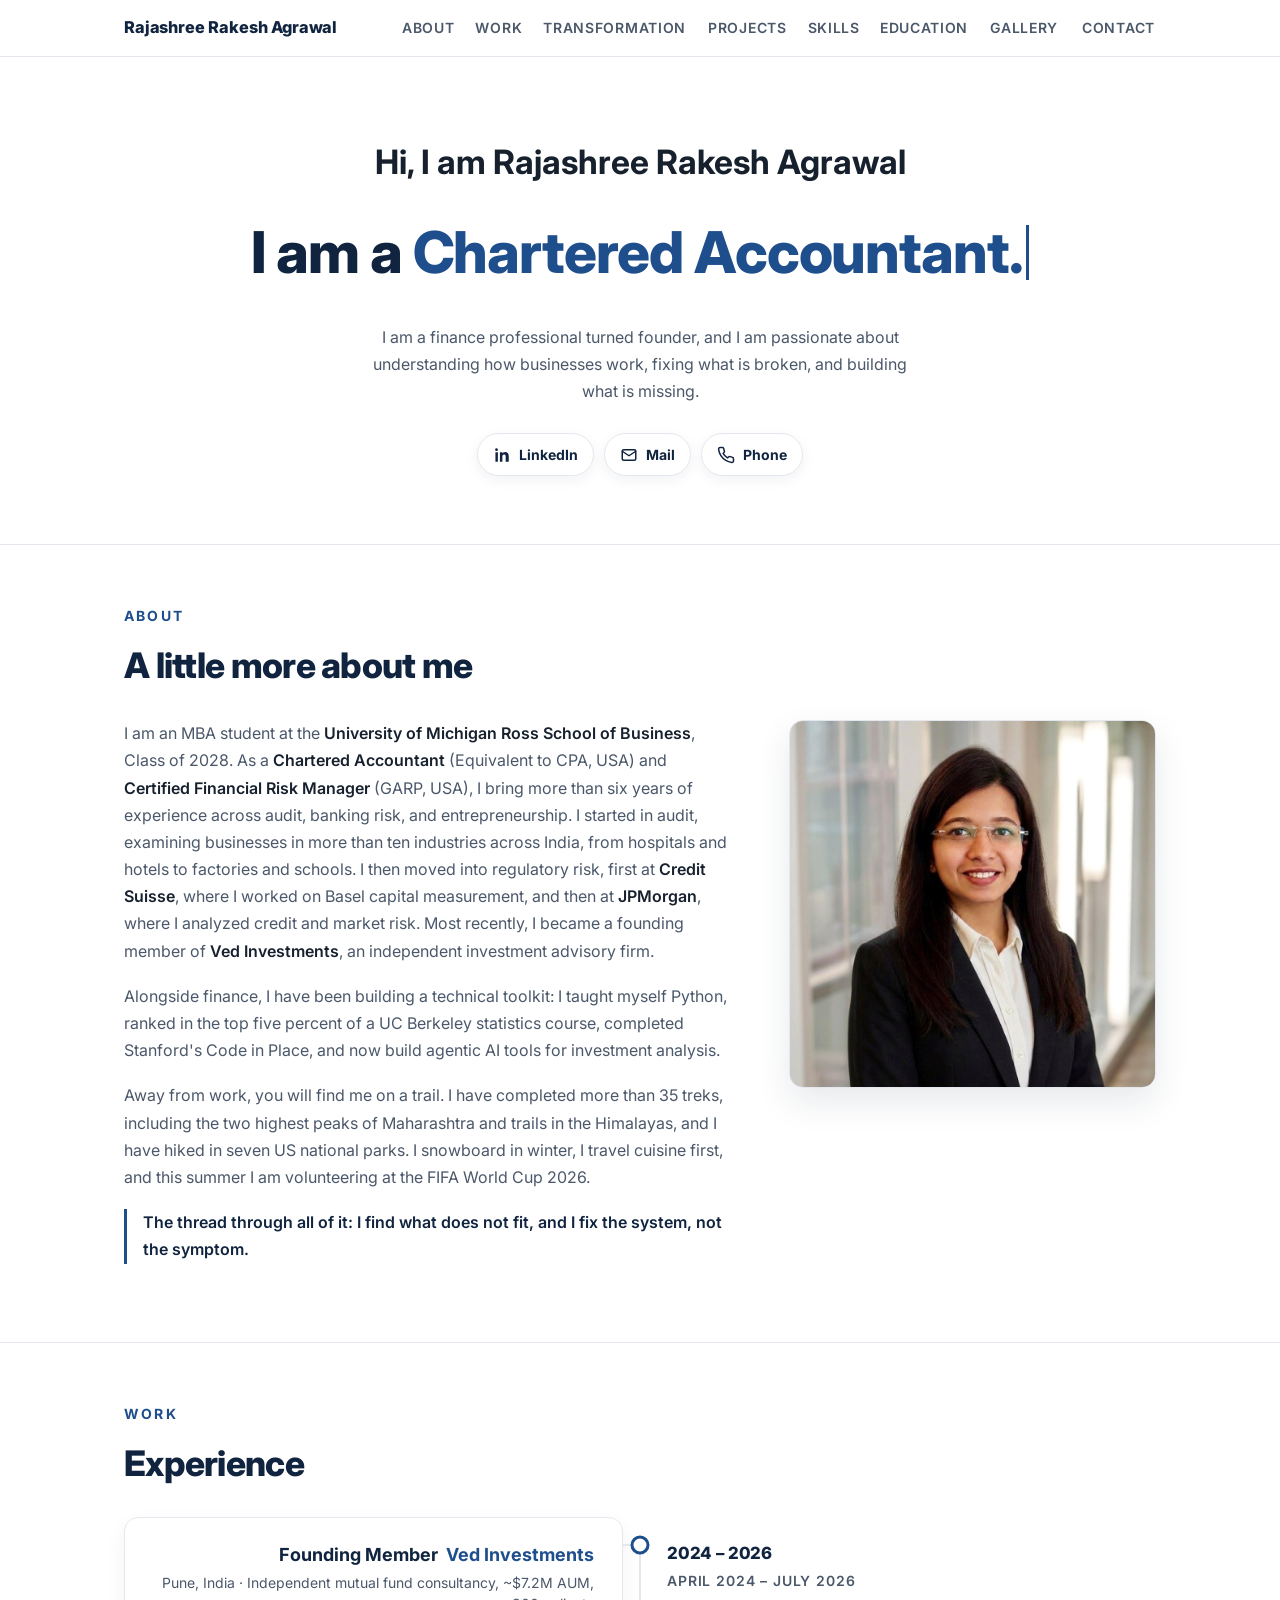
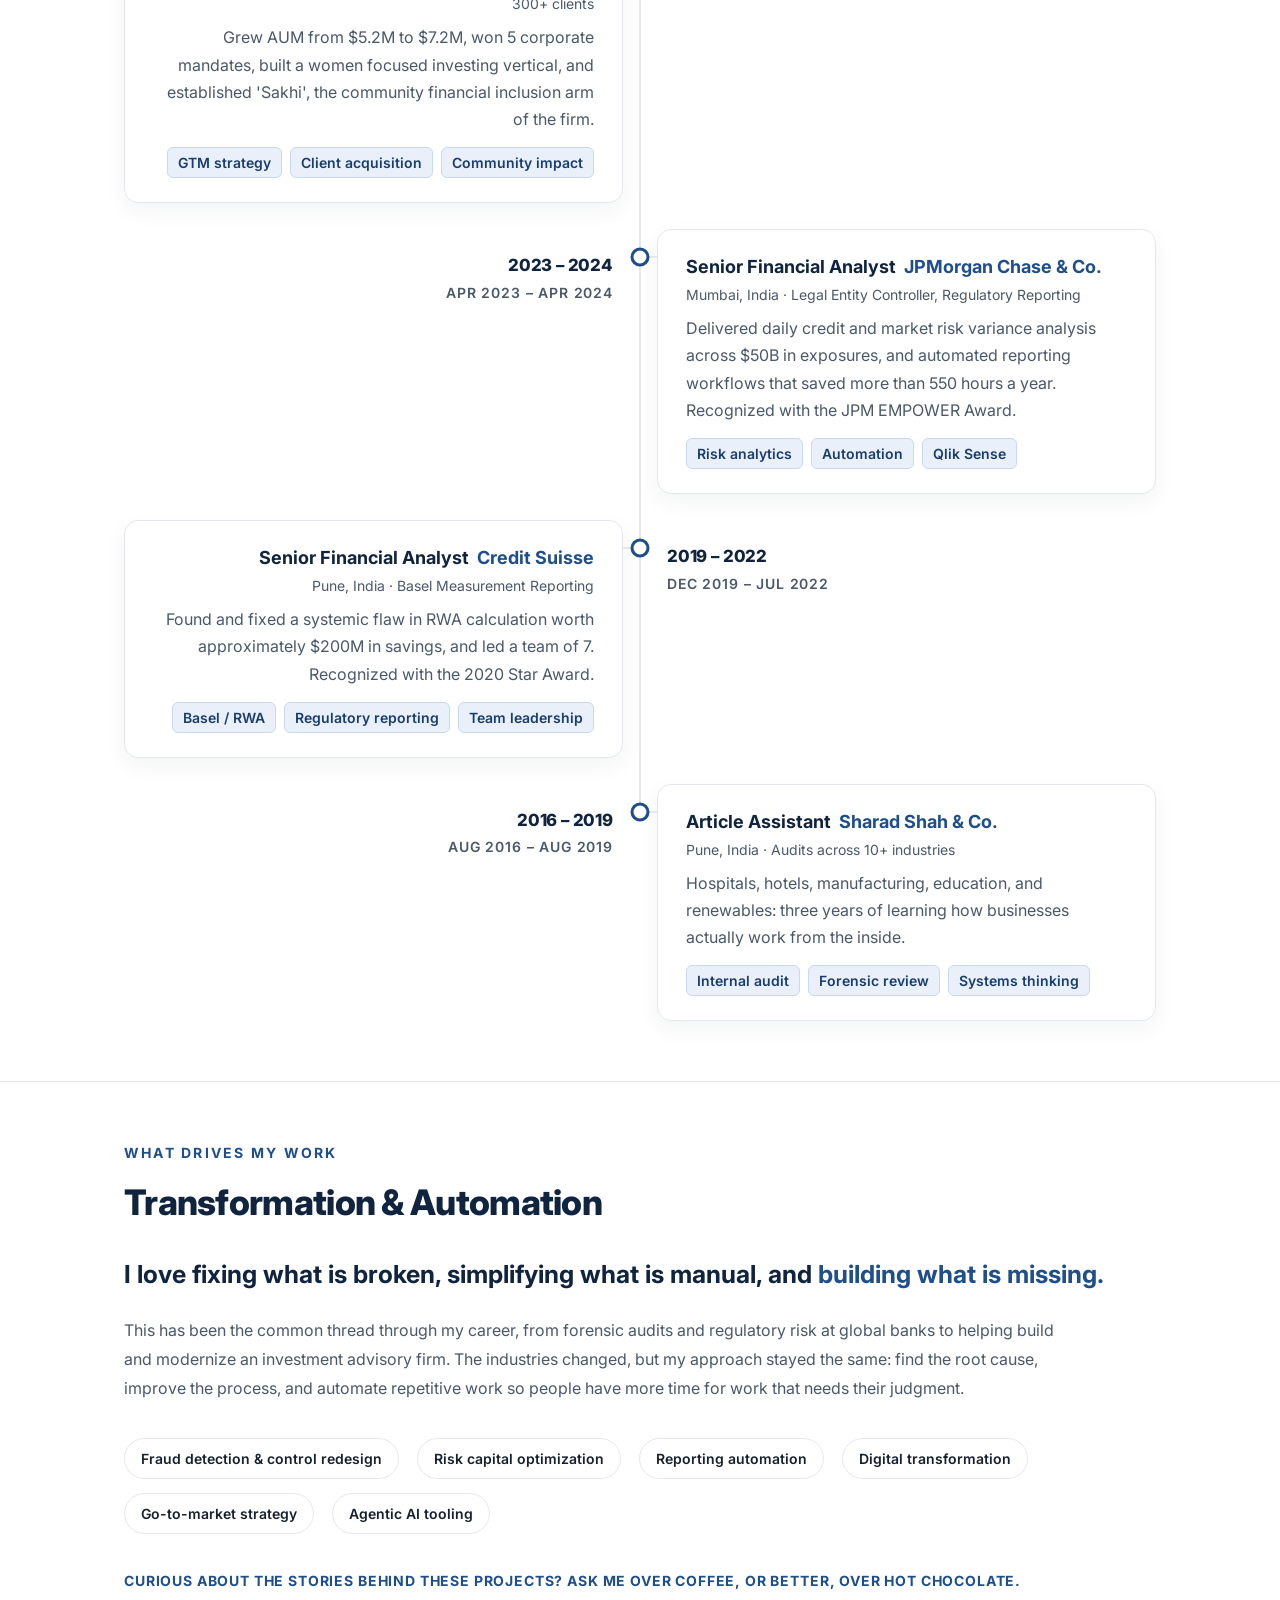
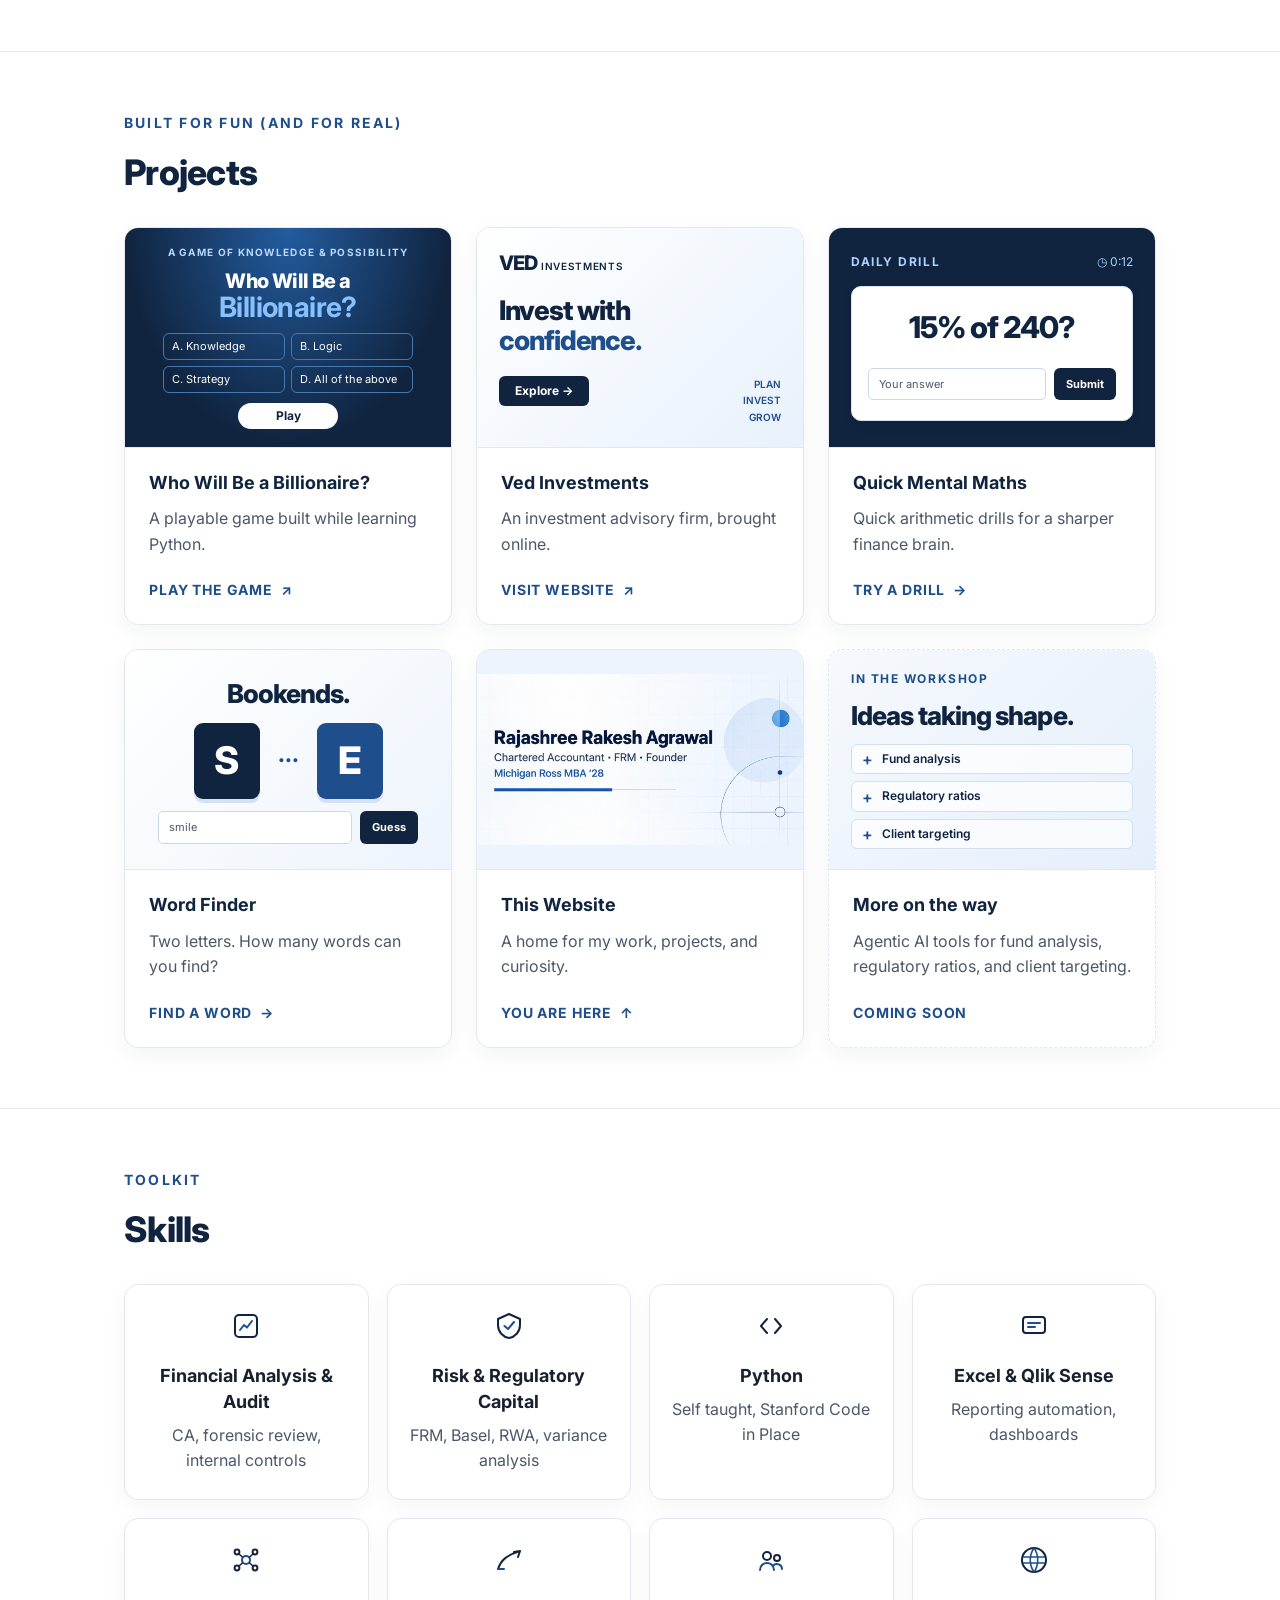
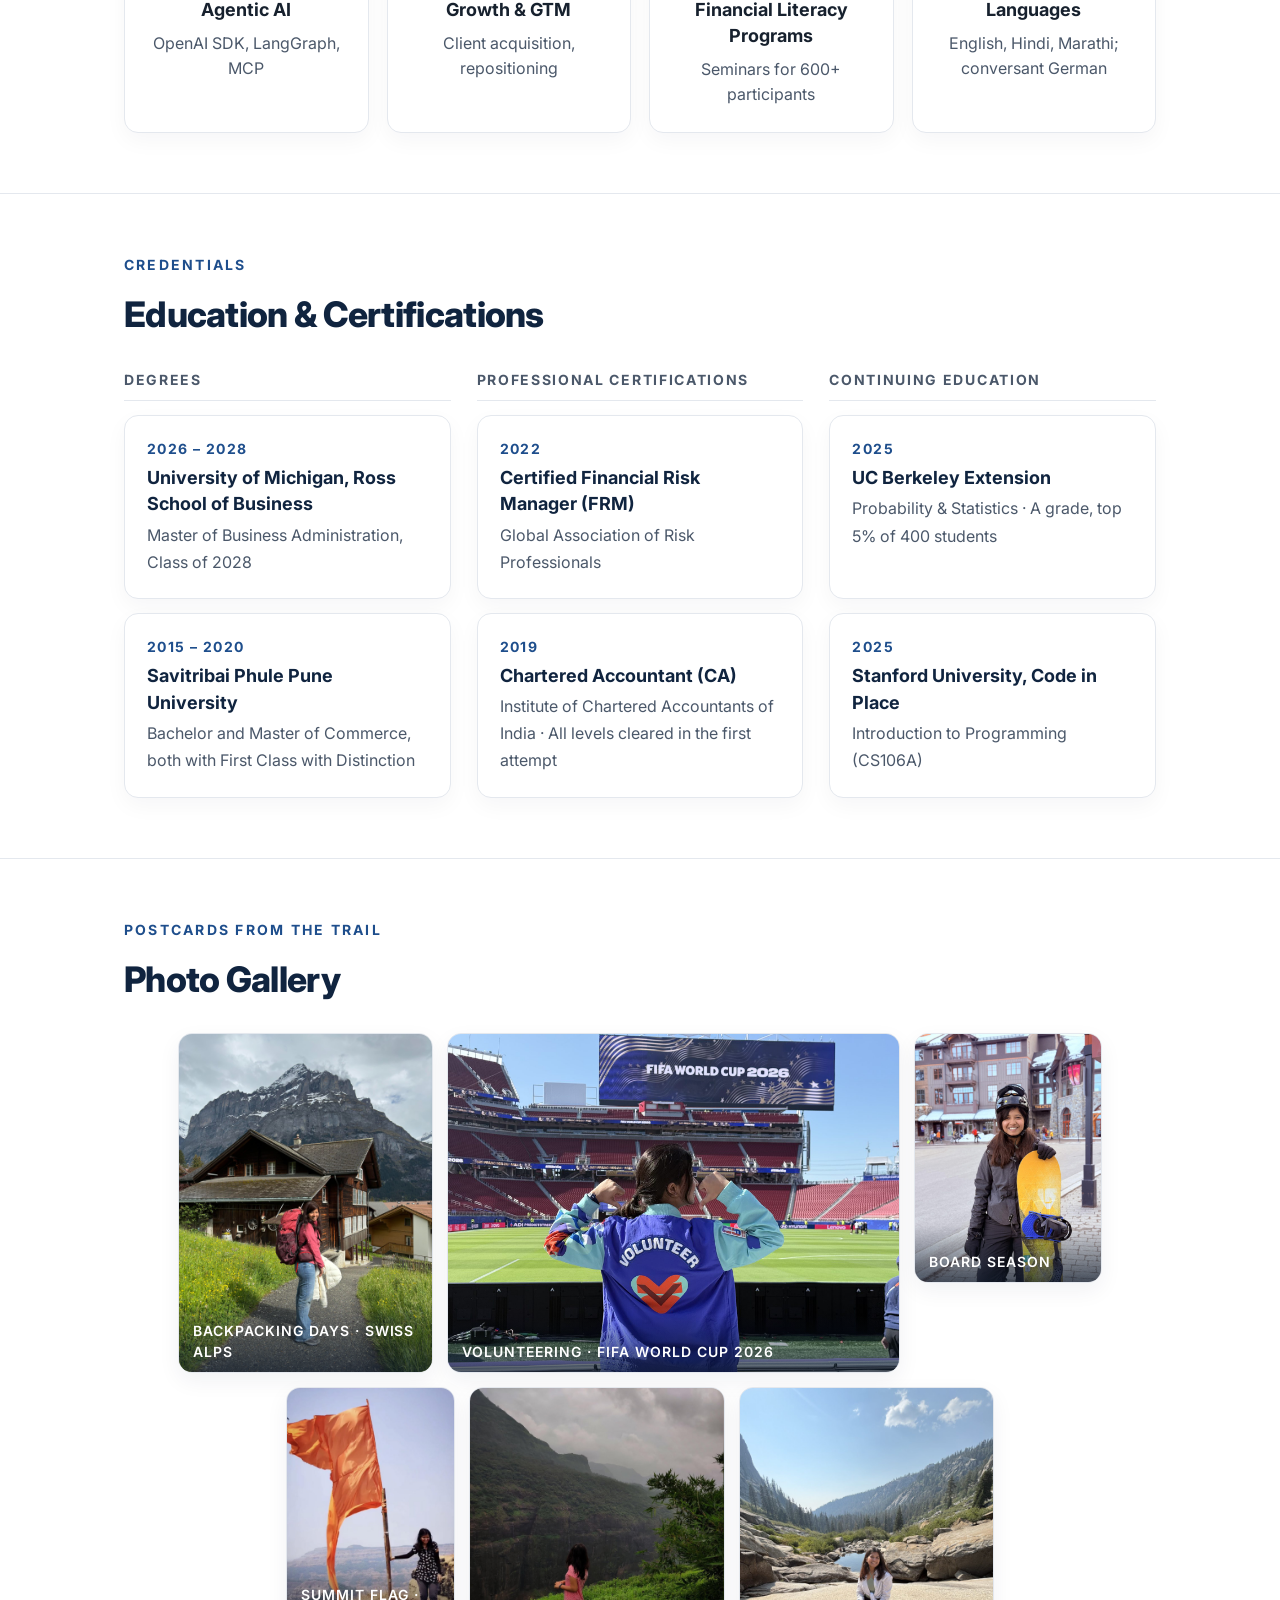
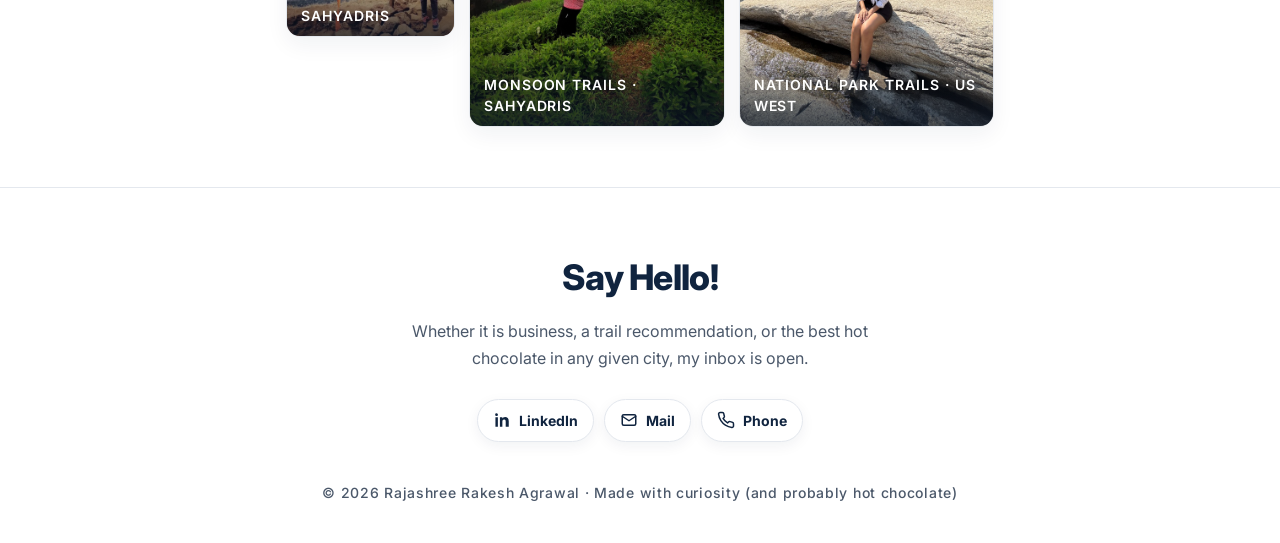
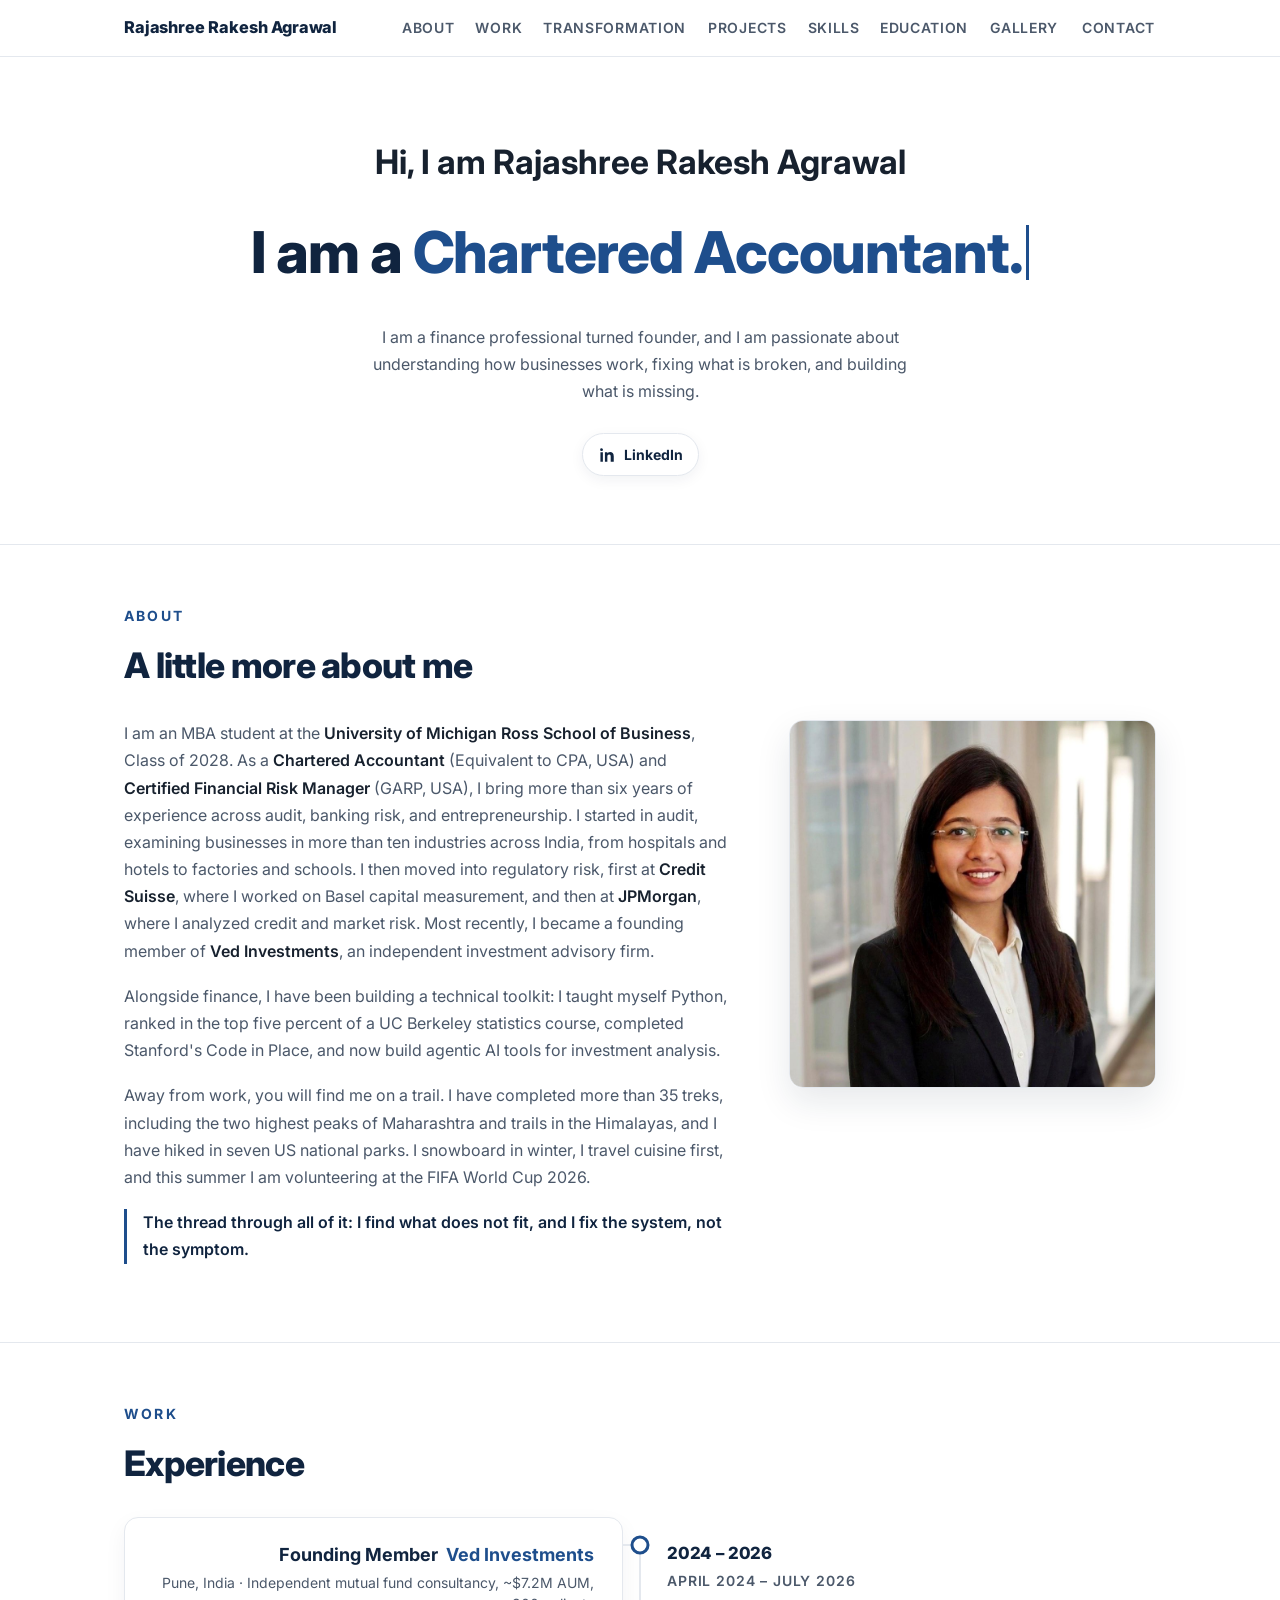
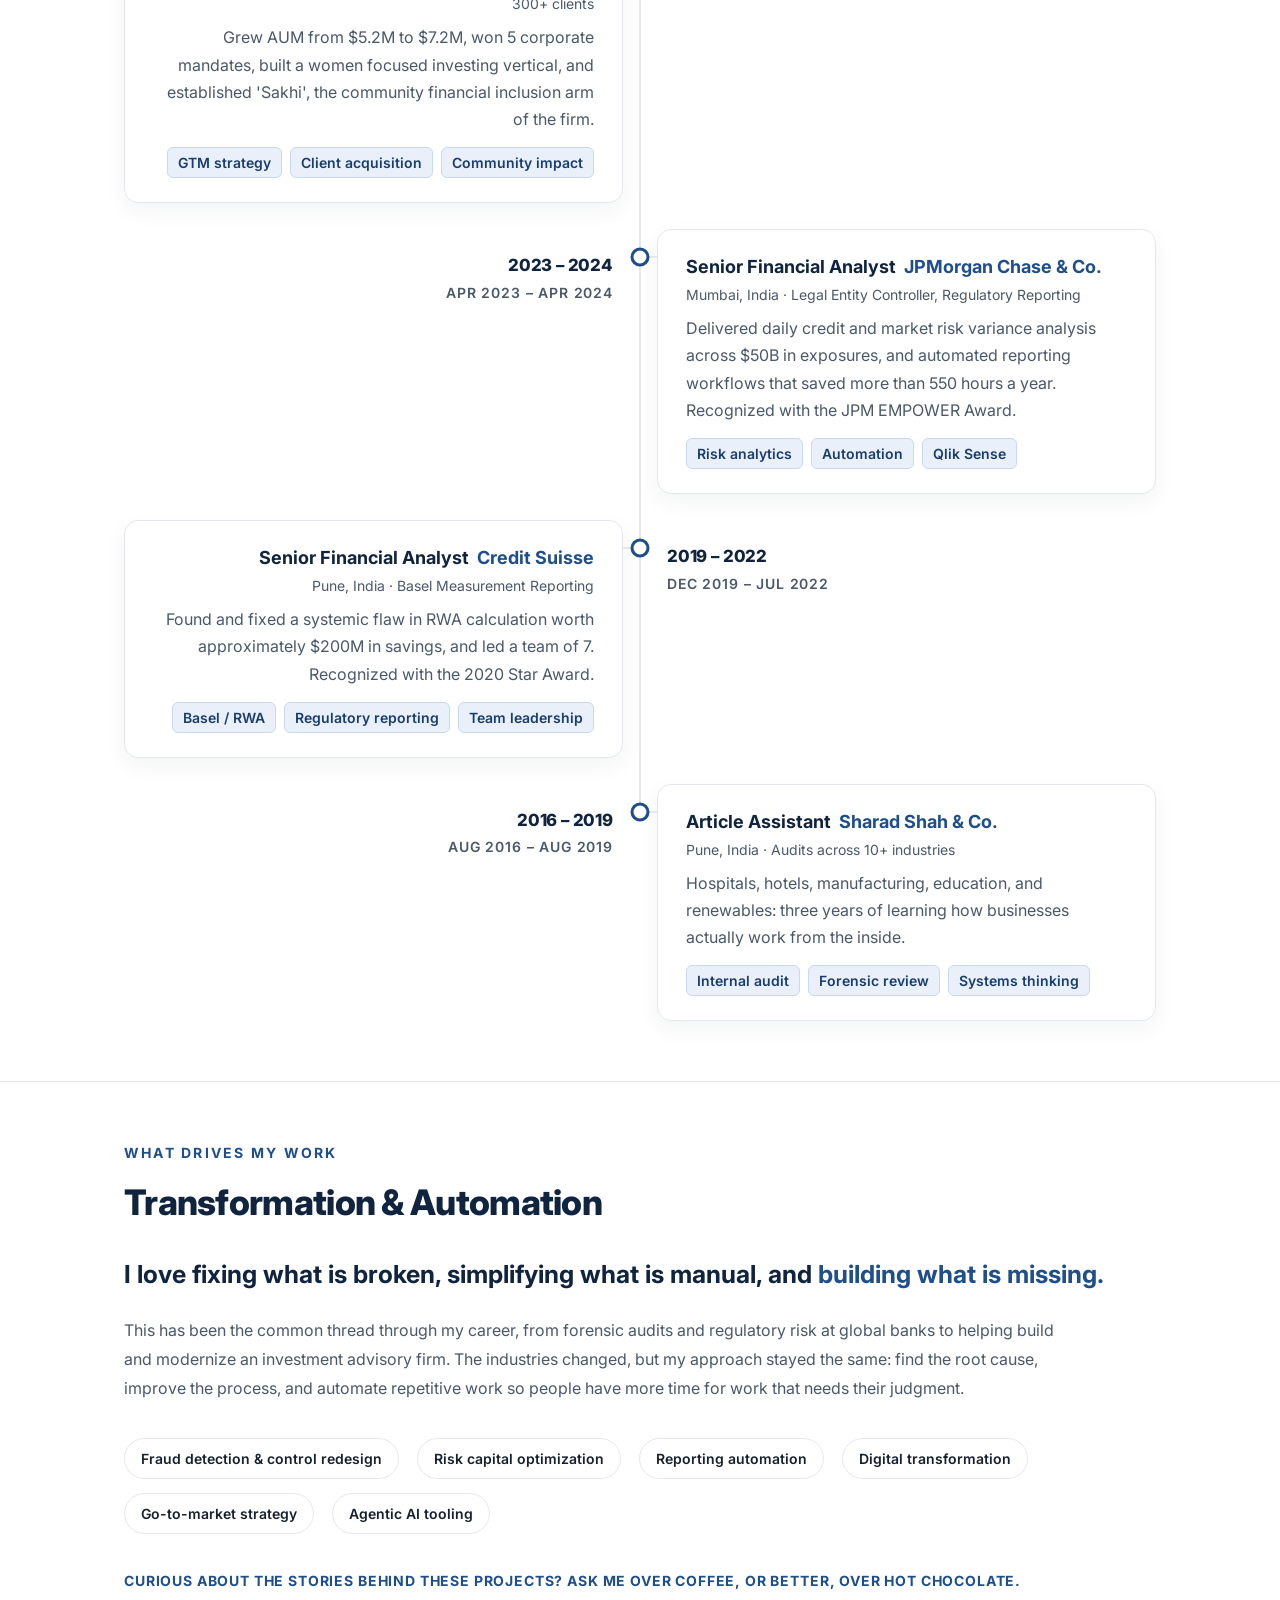
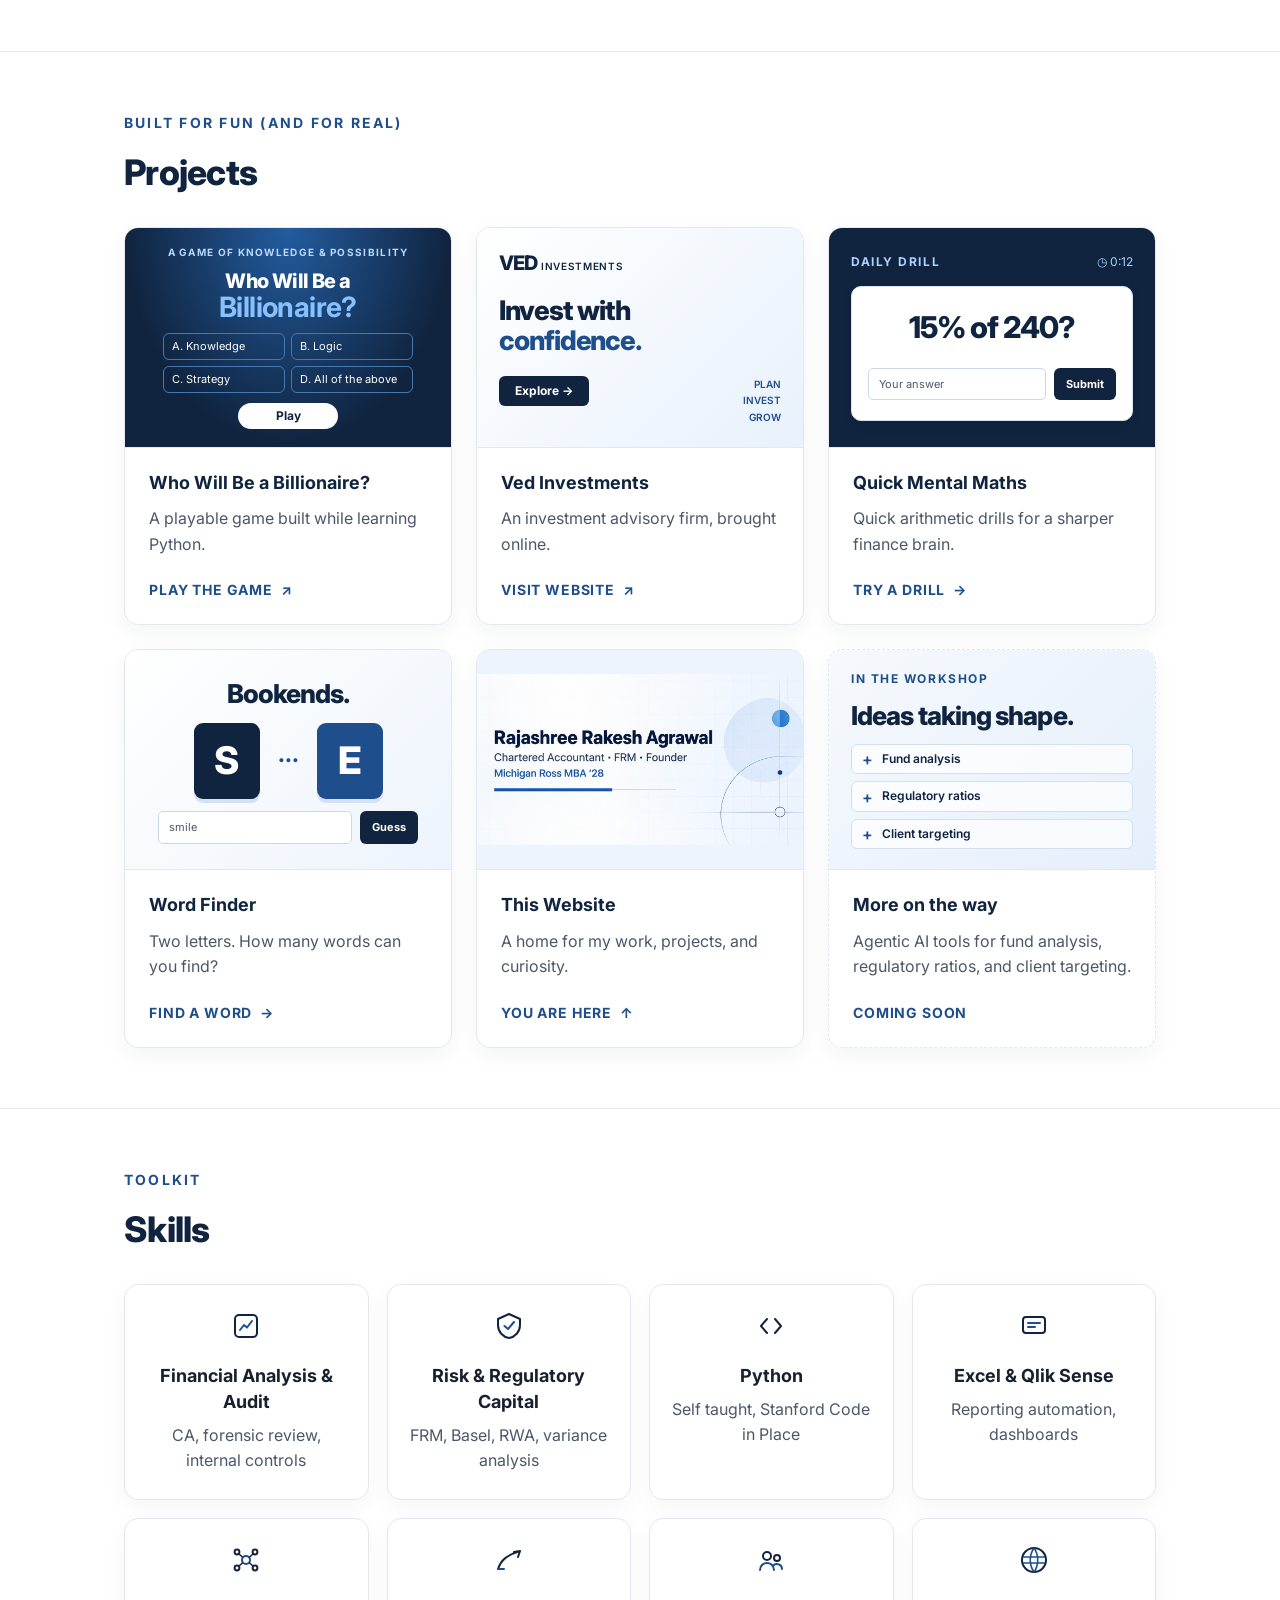
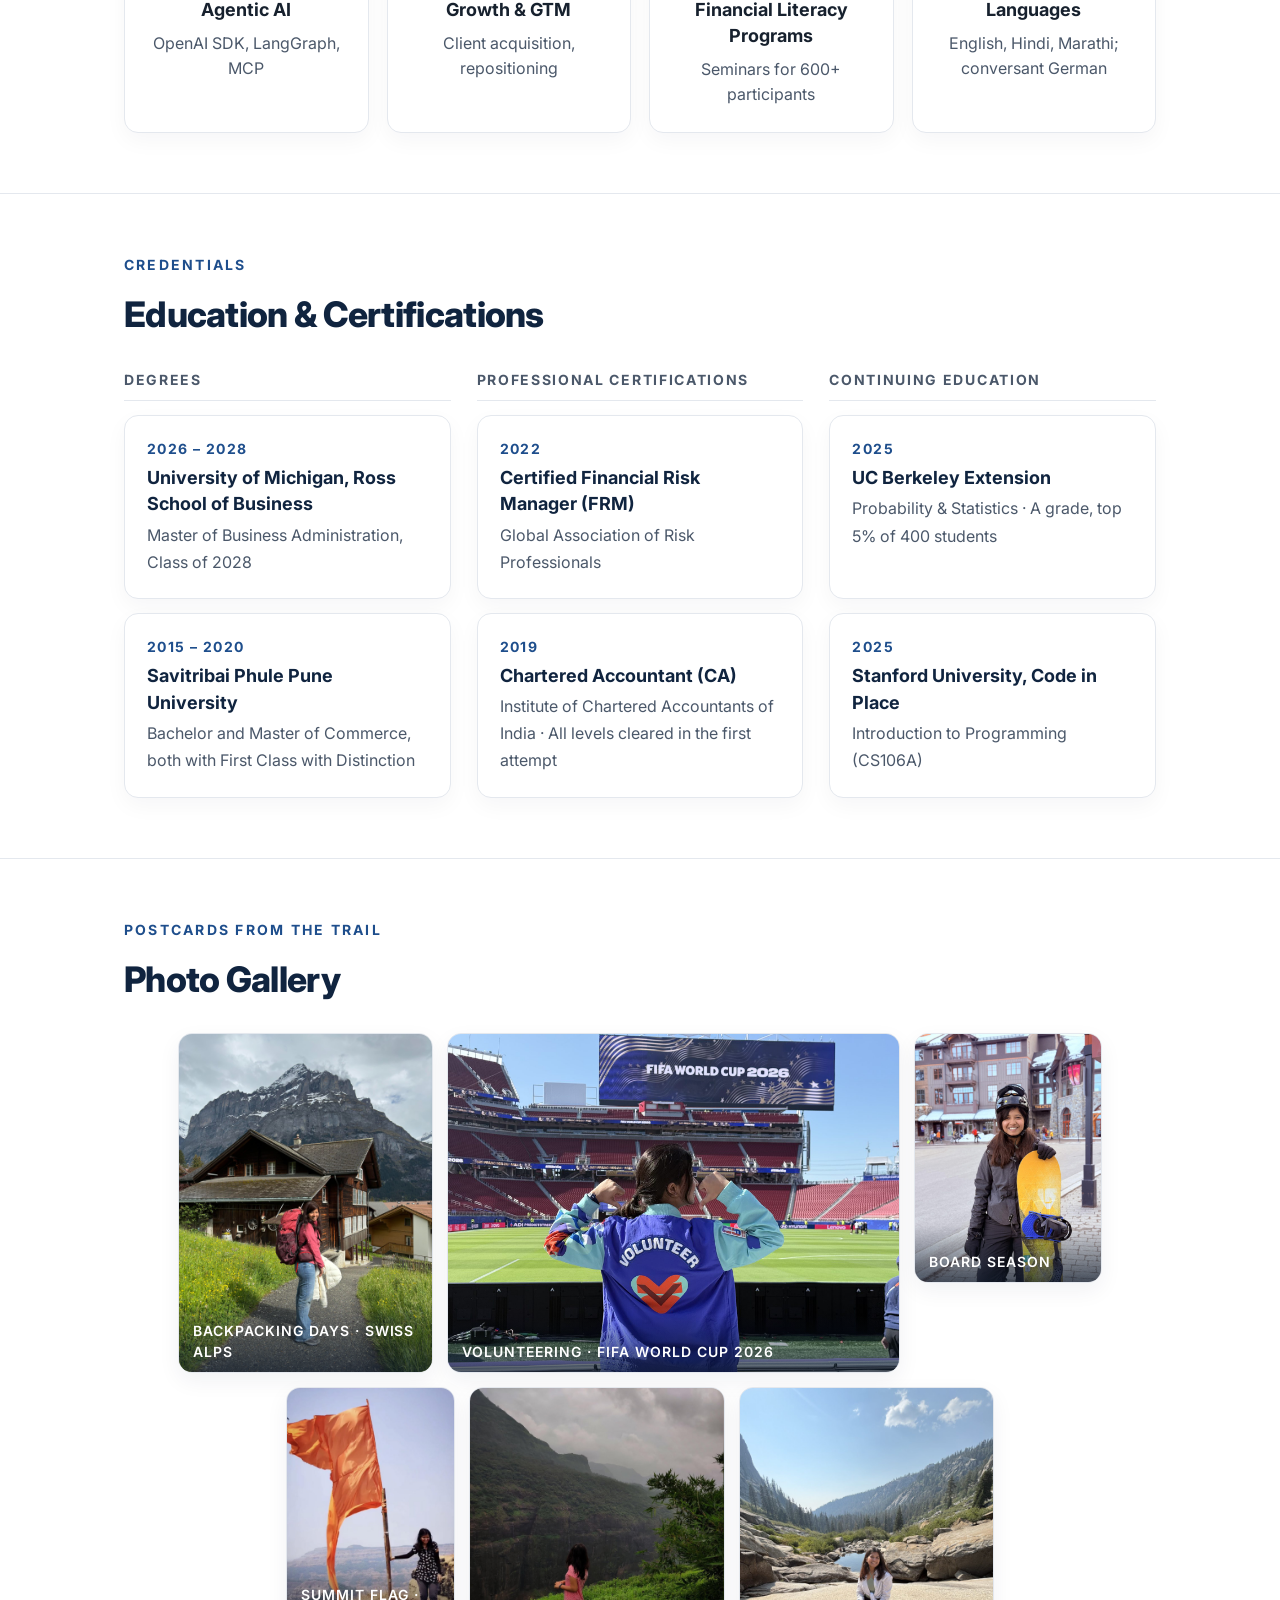
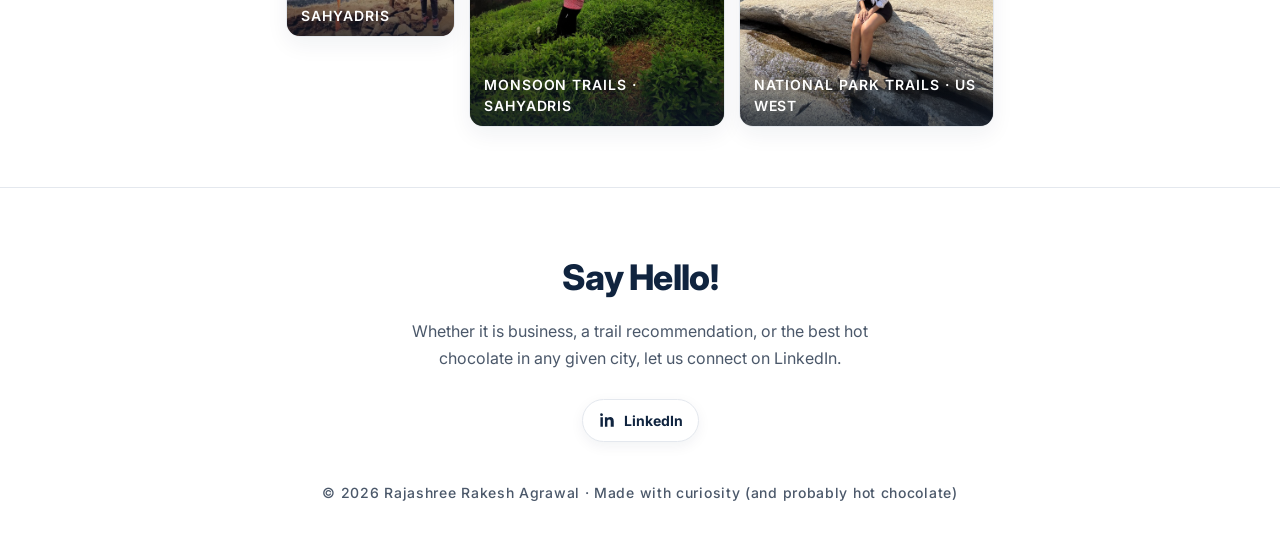
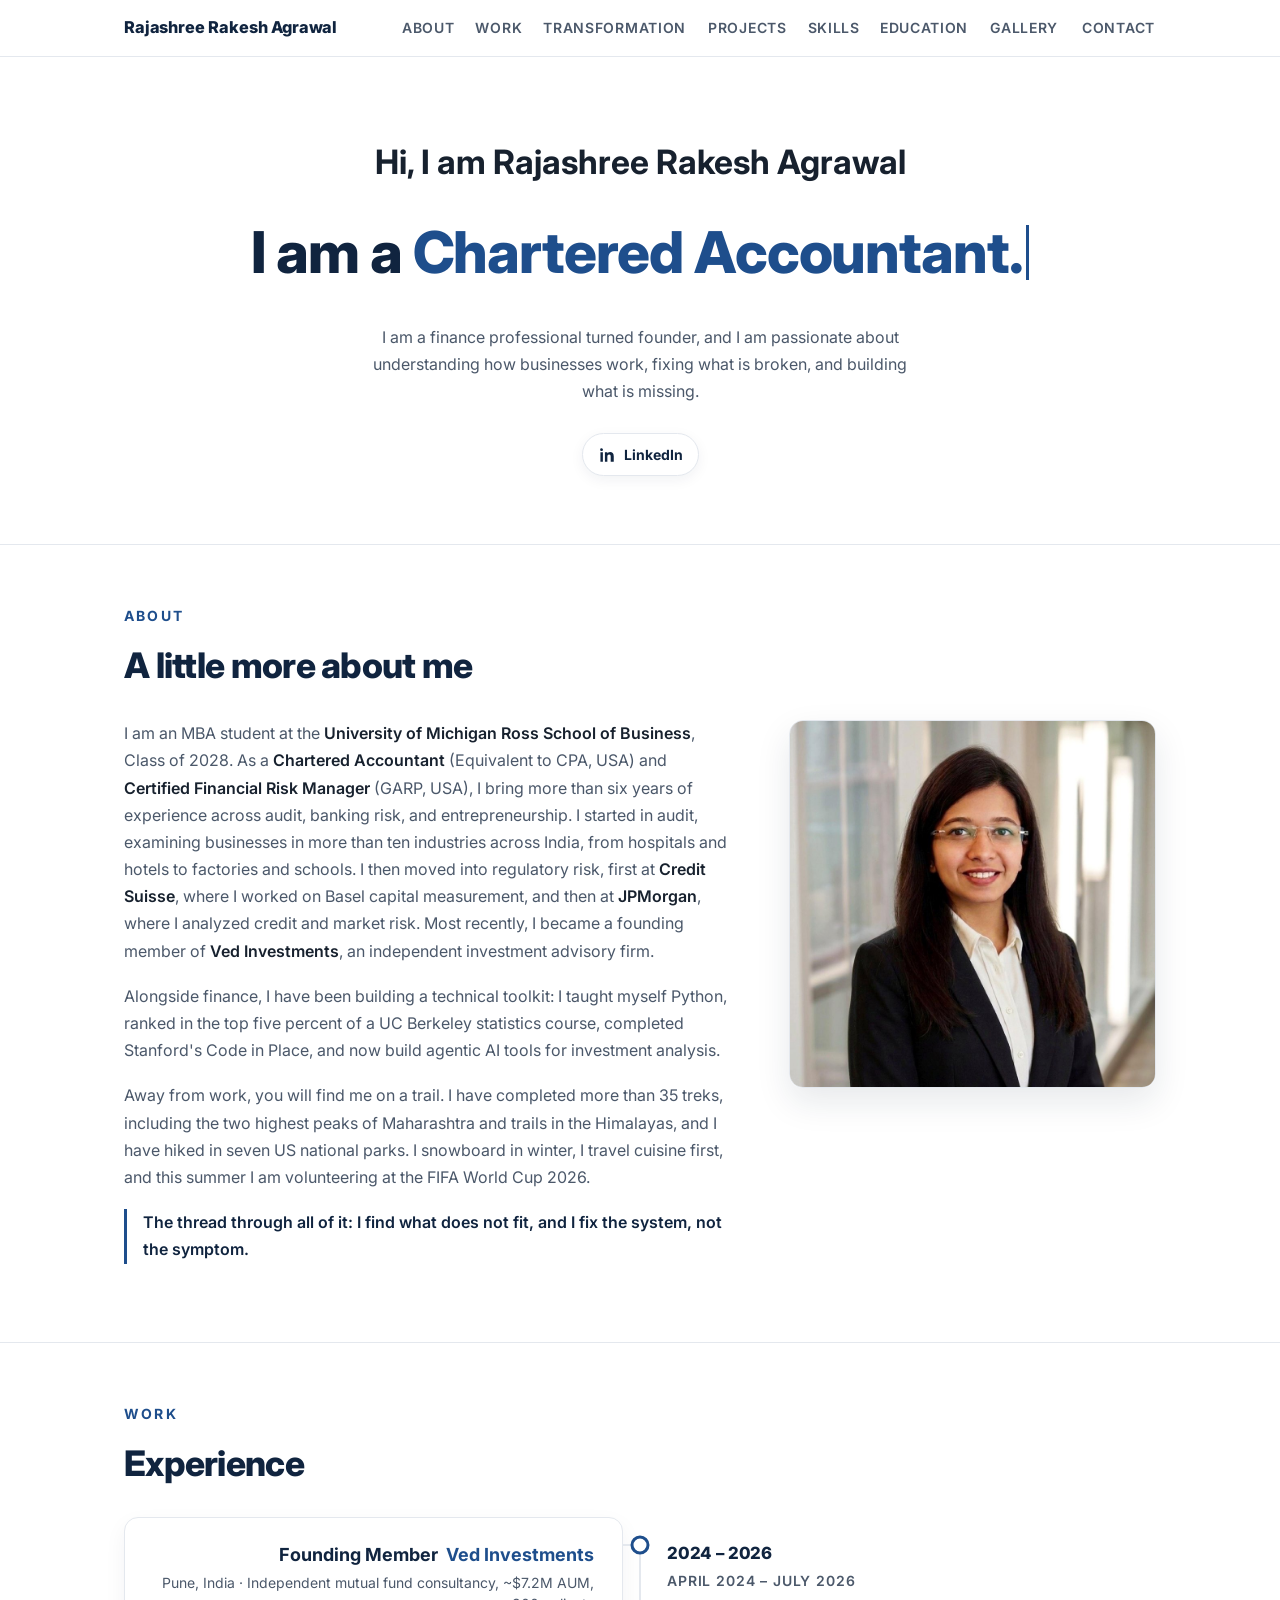
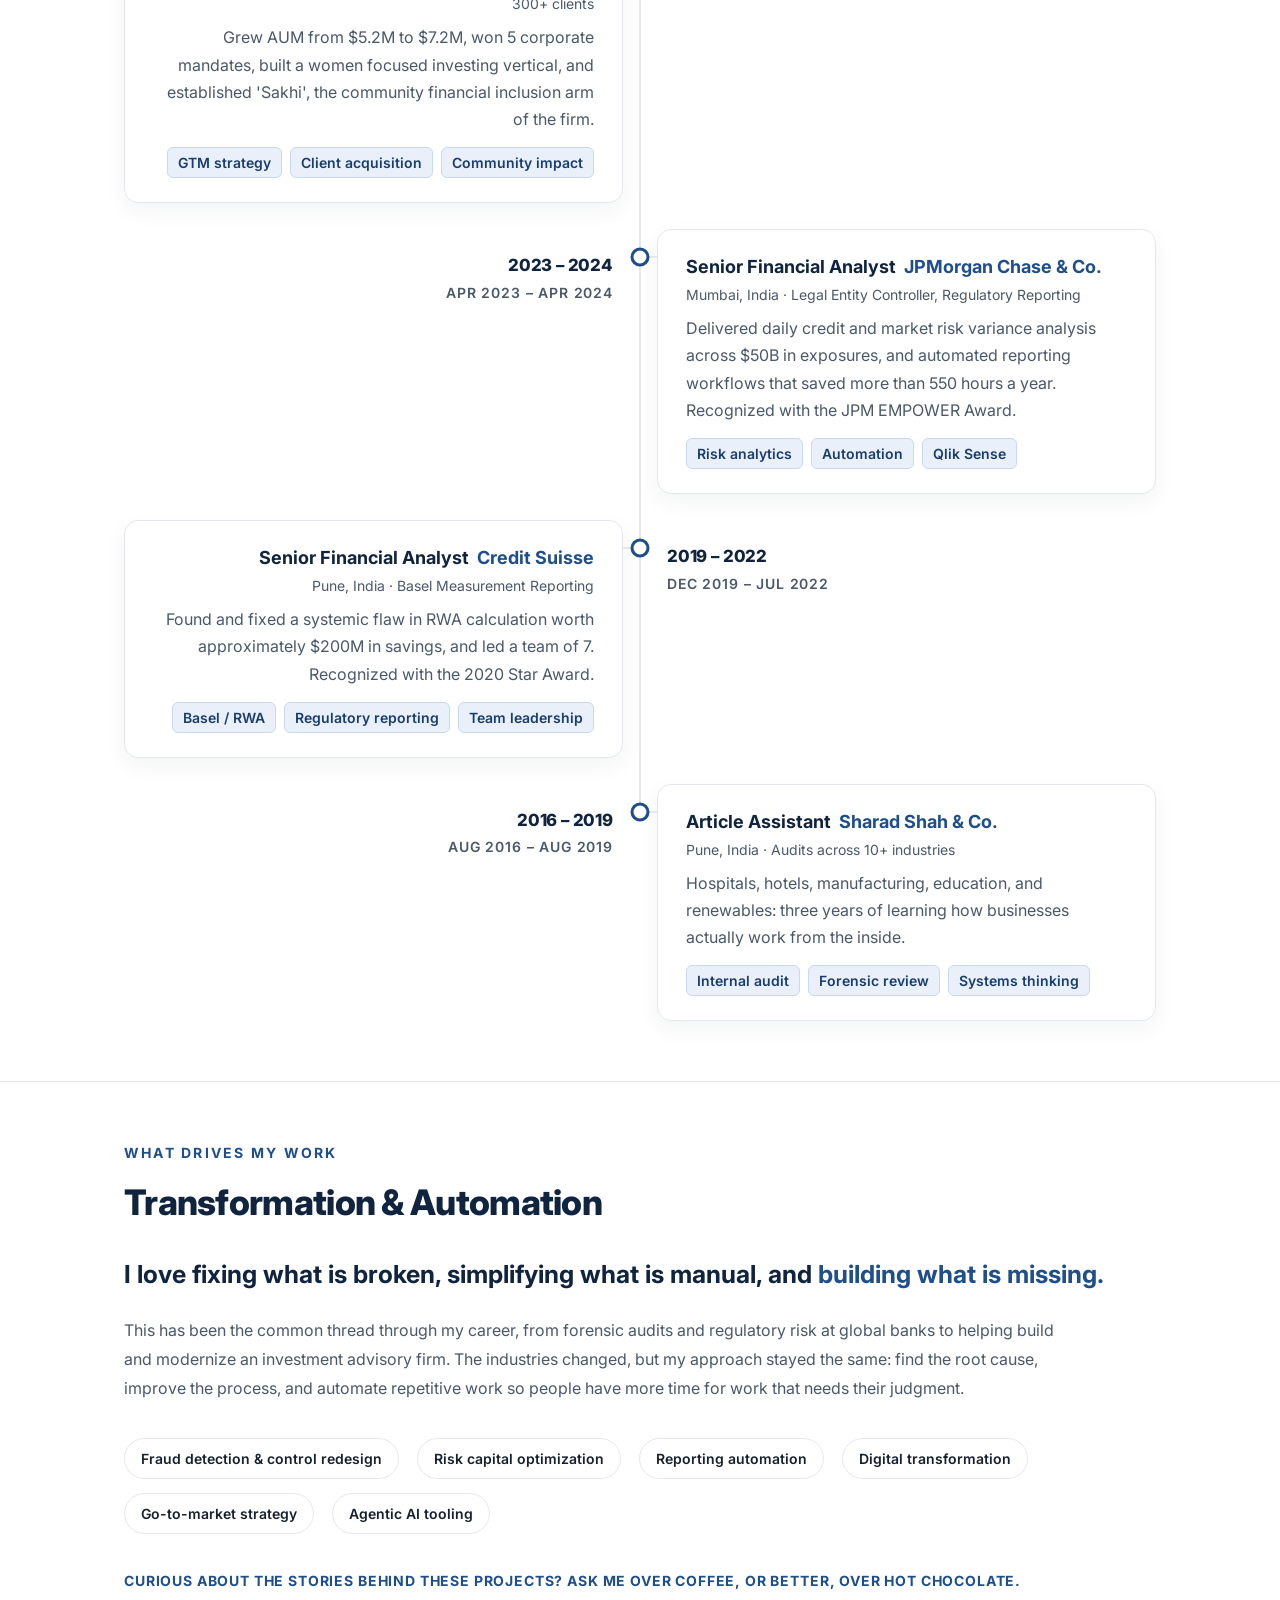
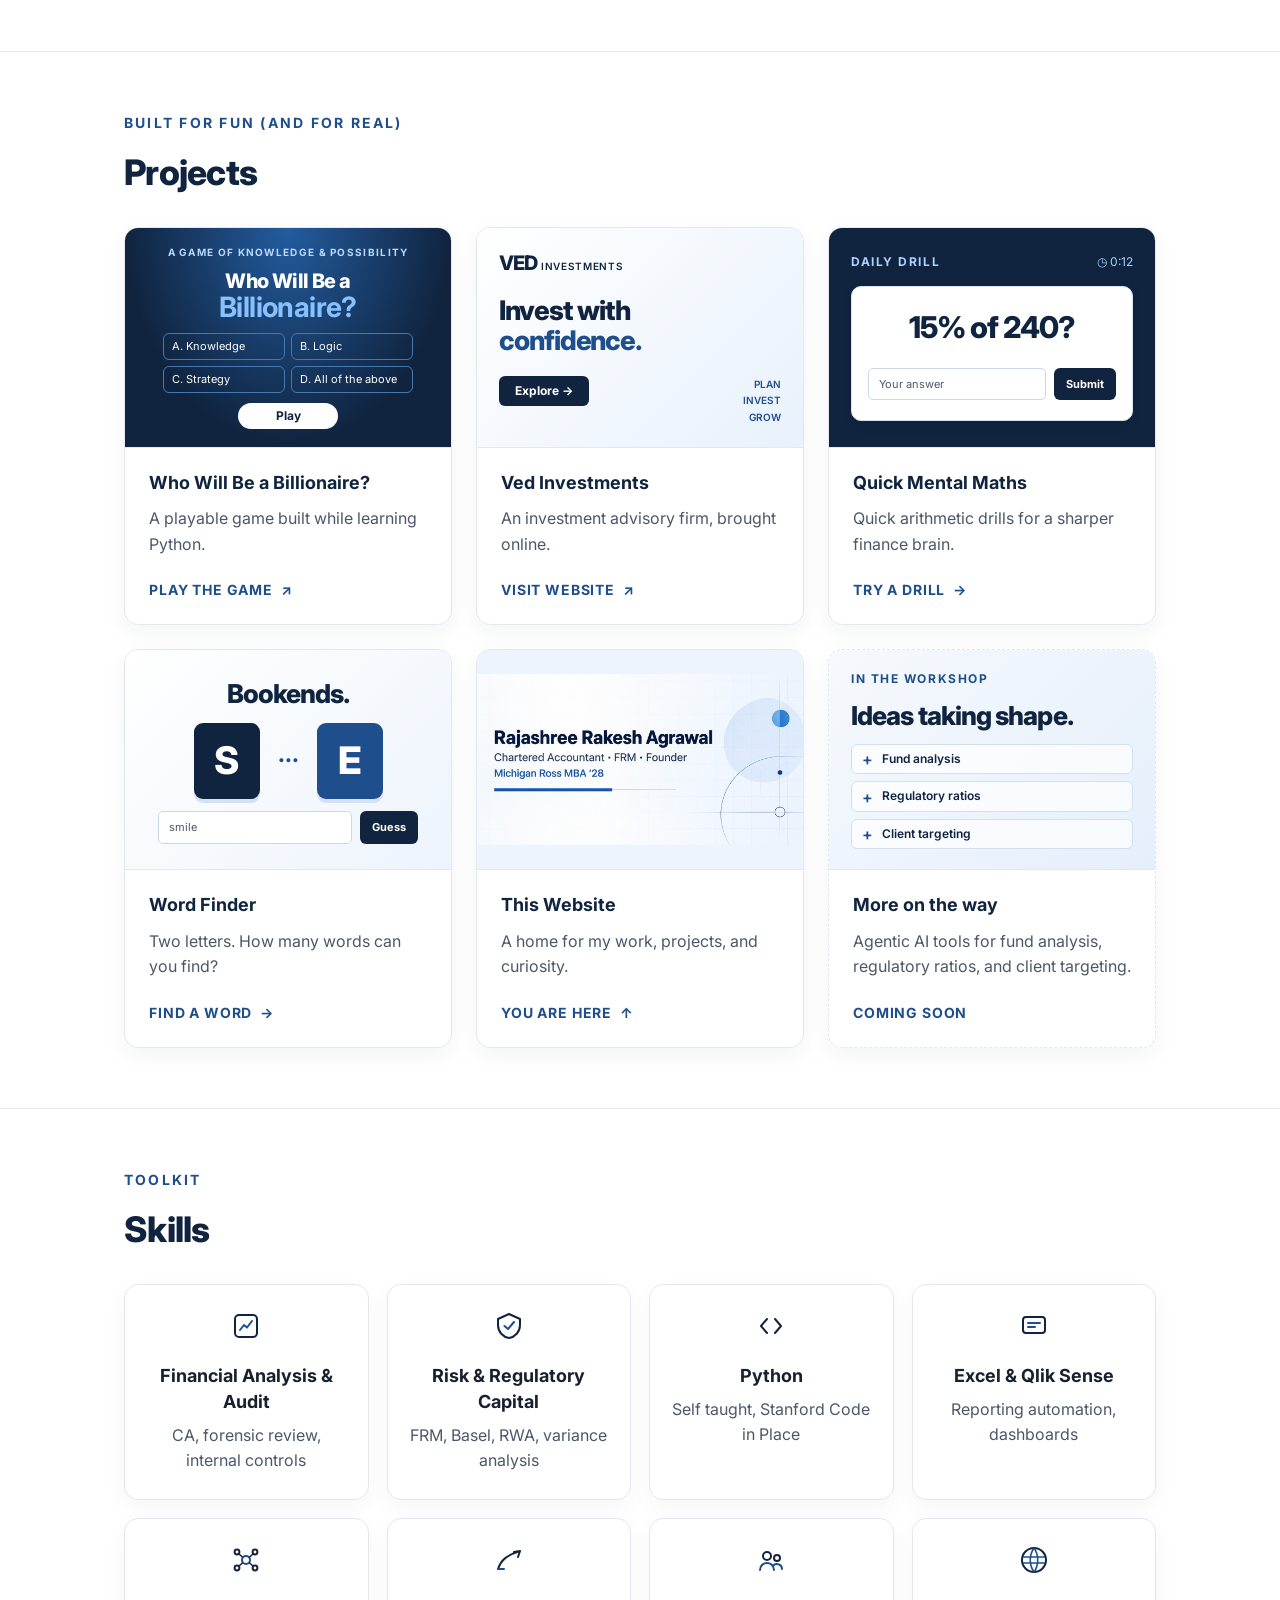
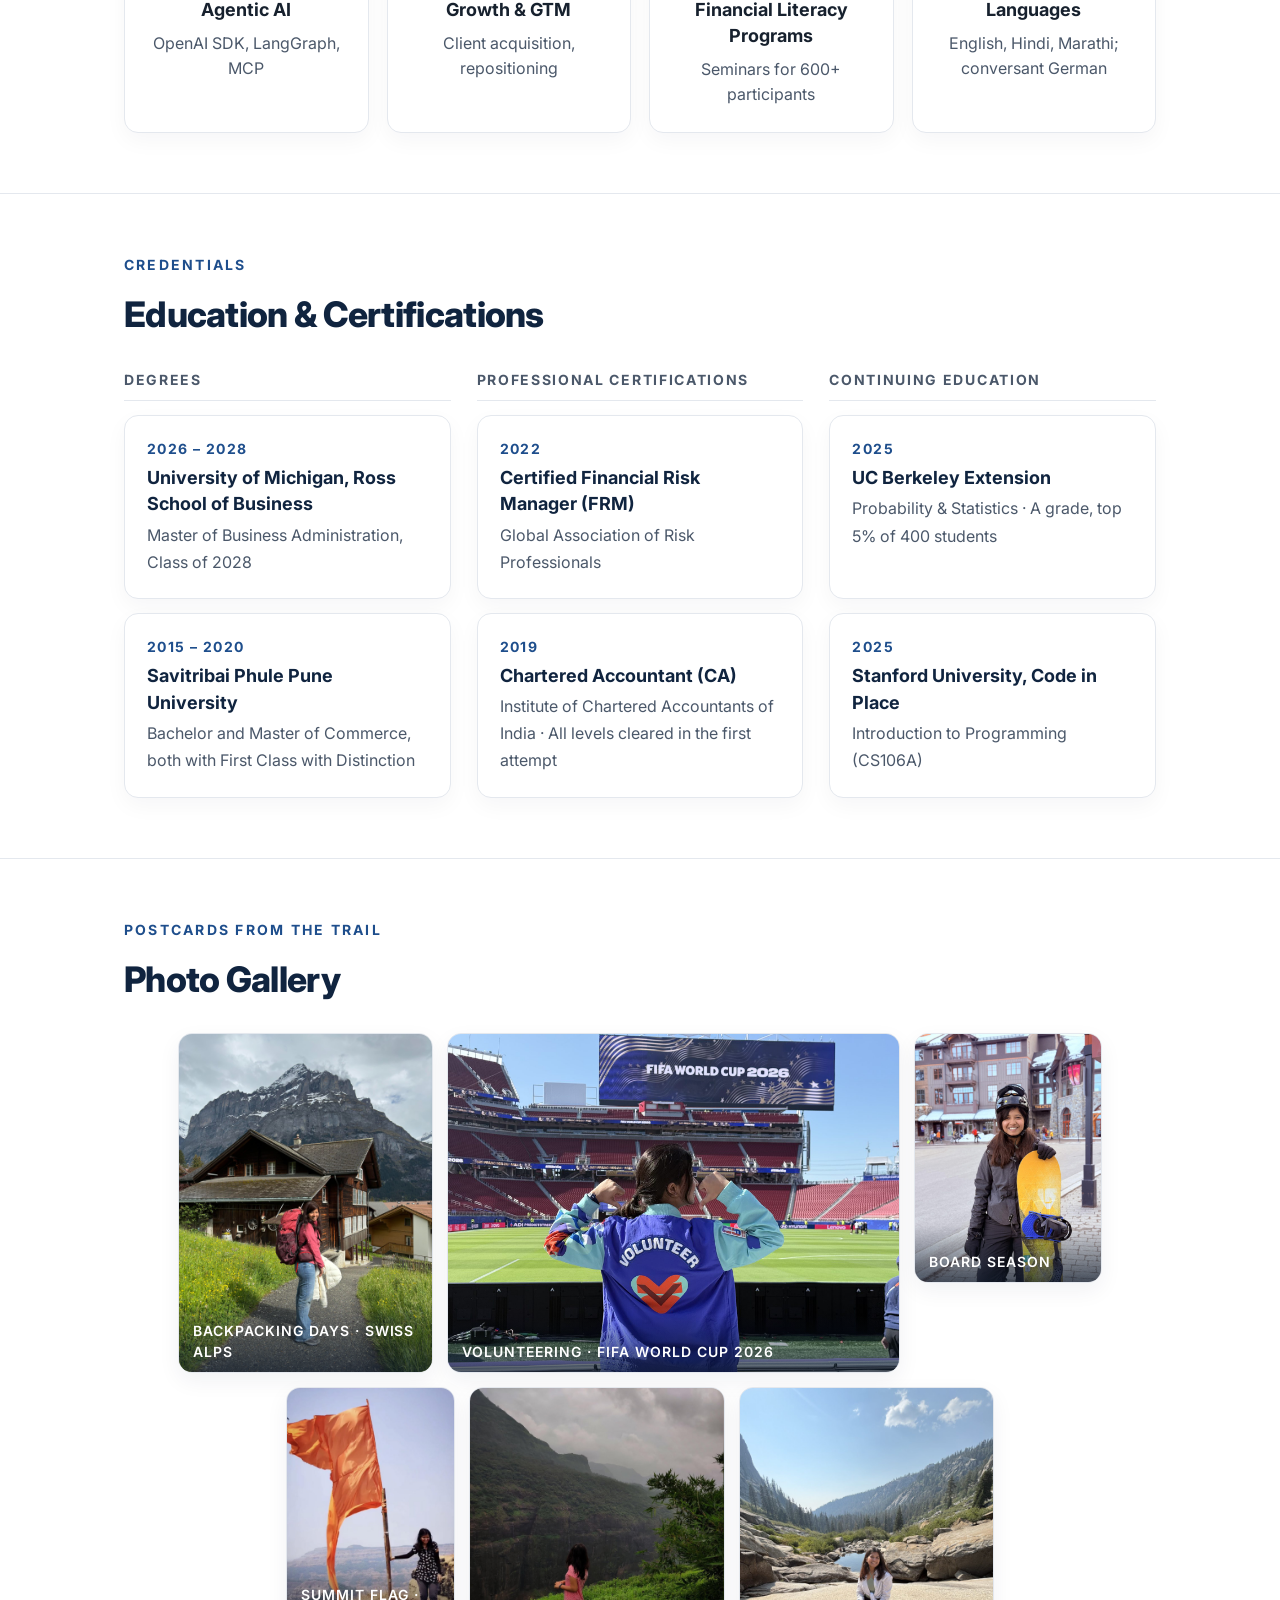
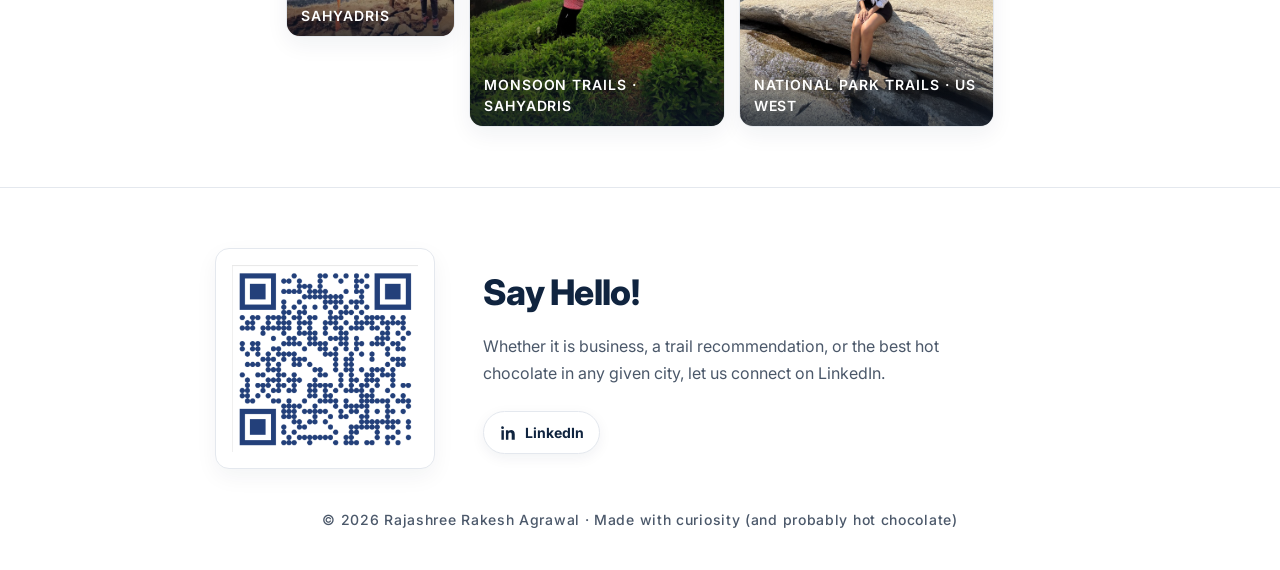
